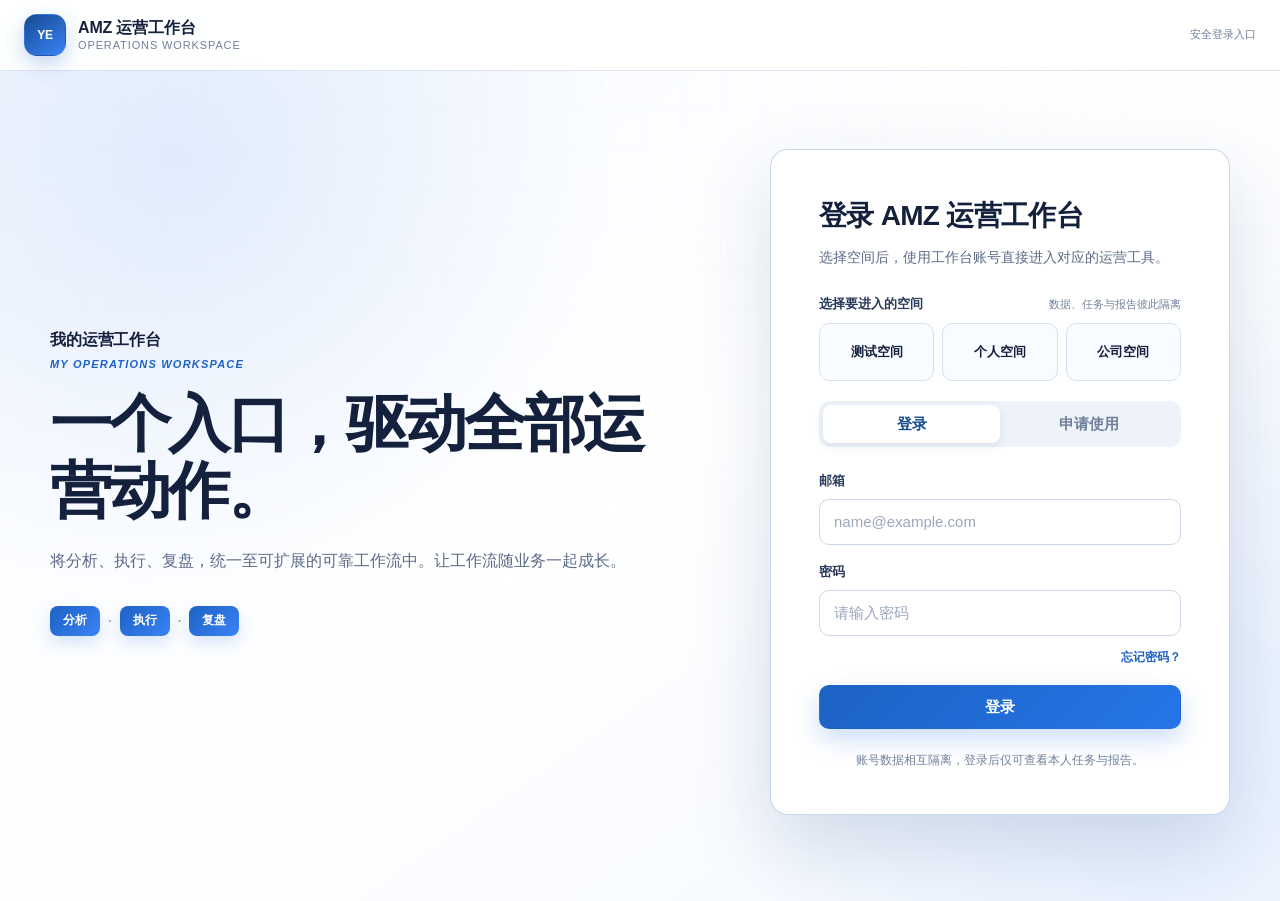
==== index.html @ 0300926c "Add access request approval flow" ====
<!doctype html>
<html lang="zh-CN">
<head>
  <meta charset="utf-8">
  <meta name="viewport" content="width=device-width, initial-scale=1">
  <meta name="description" content="AMZ 运营工作台登录、申请使用与运营工具入口">
  <meta name="theme-color" content="#1551a3">
  <title>登录｜AMZ 运营工作台</title>
  <link rel="stylesheet" href="./assets/css/app.css?v=20260828-1">
  <script defer src="./assets/vendor/supabase.js"></script>
  <script defer src="./assets/js/config.js?v=20260827-9"></script>
  <script defer src="./assets/js/core.js?v=20260827-3"></script>
  <script defer src="./assets/js/app.js?v=20260827-2"></script>
  <script defer src="./assets/js/api.js?v=20260827-3"></script>
  <script defer src="./assets/js/login.js?v=20260827-4"></script>
</head>
<body class="auth-page">
  <header class="workbench-topbar">
    <div class="workbench-topbar__inner">
      <a class="workbench-brand" href="./" aria-label="AMZ 运营工作台登录入口">
        <span class="logo-mark logo-mark--solid" aria-hidden="true"><span class="logo-mark__text">YE</span></span>
        <span class="workbench-brand__text"><strong>AMZ 运营工作台</strong><span>Operations Workspace</span></span>
      </a>
      <span class="workbench-topbar__meta">安全登录入口</span>
    </div>
  </header>
  <main class="auth-shell" aria-labelledby="auth-title">
    <section class="auth-brand" aria-label="工作台介绍">
      <div class="auth-brand__content">
        <p class="auth-brand__eyebrow">
          <strong>我的运营工作台</strong>
          <em>MY OPERATIONS WORKSPACE</em>
        </p>
        <h1>一个入口，驱动全部运营动作。</h1>
        <p class="auth-brand__lead">将分析、执行、复盘，统一至可扩展的可靠工作流中。让工作流随业务一起成长。</p>
        <div class="workspace-capabilities" aria-label="运营工作流能力">
          <span>分析</span><b aria-hidden="true">·</b><span>执行</span><b aria-hidden="true">·</b><span>复盘</span>
        </div>
      </div>
    </section>

    <section class="auth-panel">
      <div class="auth-panel__inner">
        <h2 id="auth-title">登录 AMZ 运营工作台</h2>
        <p class="auth-panel__intro" id="auth-intro">使用工作台账号进入已授权的运营模块。</p>
        <section class="auth-workspace-picker" id="workspace-picker" aria-labelledby="workspace-picker-title">
          <div class="auth-workspace-picker__heading">
            <strong id="workspace-picker-title">选择要进入的空间</strong>
            <span>数据、任务与报告彼此隔离</span>
          </div>
          <div class="auth-workspace-options" role="radiogroup" aria-label="选择业务空间">
            <button class="auth-workspace-option" type="button" role="radio" aria-checked="false" data-workspace-key="testing">
              <strong>测试空间</strong>
            </button>
            <button class="auth-workspace-option" type="button" role="radio" aria-checked="false" data-workspace-key="personal">
              <strong>个人空间</strong>
            </button>
            <button class="auth-workspace-option" type="button" role="radio" aria-checked="false" data-workspace-key="company">
              <strong>公司空间</strong>
            </button>
          </div>
        </section>
        <div class="auth-tabs" id="auth-tabs" role="tablist" aria-label="登录或申请使用">
          <button class="tab-button" type="button" role="tab" aria-selected="true" data-auth-tab="login">登录</button>
          <button class="tab-button" type="button" role="tab" aria-selected="false" tabindex="-1" data-auth-tab="apply">申请使用</button>
        </div>

        <div id="auth-message" class="message auth-status" hidden aria-live="polite"></div>

        <section class="auth-session-entry" id="authenticated-entry" hidden aria-live="polite">
          <p>当前已登录：<strong id="authenticated-email">—</strong></p>
          <button class="btn btn--primary btn--full" id="enter-selected-workspace" type="button">进入已选空间</button>
          <button class="auth-link-button" id="change-account" type="button">切换账号</button>
        </section>

        <form class="auth-form" id="login-form" novalidate>
          <label class="field">
            <span class="field-label">邮箱</span>
            <input class="field-control" type="email" name="email" autocomplete="email" placeholder="name@example.com" required>
          </label>
          <label class="field">
            <span class="field-label">密码</span>
            <input class="field-control" type="password" name="password" autocomplete="current-password" placeholder="请输入密码" required>
          </label>
          <div class="auth-form-options">
            <button class="auth-link-button" type="button" data-forgot-password>忘记密码？</button>
          </div>
          <button class="btn btn--primary btn--full" type="submit">登录</button>
        </form>

        <form class="auth-form" id="apply-form" hidden novalidate>
          <label class="field">
            <span class="field-label">申请邮箱</span>
            <input class="field-control" type="email" name="email" autocomplete="email" placeholder="name@example.com" required>
            <span class="field-hint">管理员批准后，邀请邮件会发送到该邮箱。</span>
          </label>
          <label class="honeypot-field" aria-hidden="true">
            <span>网站</span>
            <input type="text" name="website" tabindex="-1" autocomplete="off">
          </label>
          <button class="btn btn--primary btn--full" type="submit">提交使用申请</button>
        </form>

        <form class="auth-form" id="forgot-form" hidden novalidate>
          <label class="field">
            <span class="field-label">登录邮箱</span>
            <input class="field-control" type="email" name="email" autocomplete="email" placeholder="name@example.com" required>
            <span class="field-hint">我们会向该邮箱发送一次性密码重置链接。</span>
          </label>
          <button class="btn btn--primary btn--full" type="submit">发送重置邮件</button>
          <div class="auth-secondary-action">
            <button class="auth-link-button" type="button" data-return-login>返回登录</button>
          </div>
        </form>

        <form class="auth-form" id="recovery-form" hidden novalidate>
          <label class="field">
            <span class="field-label">设置新密码</span>
            <input class="field-control" type="password" name="password" autocomplete="new-password" minlength="8" placeholder="至少 8 位" required>
          </label>
          <label class="field">
            <span class="field-label">确认新密码</span>
            <input class="field-control" type="password" name="password_confirmation" autocomplete="new-password" minlength="8" placeholder="再次输入新密码" required>
          </label>
          <button class="btn btn--primary btn--full" type="submit">保存新密码</button>
        </form>
        <p class="auth-meta">账号数据相互隔离，登录后仅可查看本人任务与报告。</p>
      </div>
    </section>
  </main>
</body>
</html>
---- assets/css/app.css ----
:root {
  color-scheme: light;
  --blue-950: #102a56;
  --blue-900: #12366d;
  --blue-800: #174b92;
  --blue-700: #1d62c4;
  --blue-600: #2675e8;
  --blue-500: #3b82f6;
  --blue-100: #dcecff;
  --blue-50: #f3f8ff;
  --ink-950: #14213d;
  --ink-800: #293a5a;
  --ink-600: #5c6b86;
  --ink-500: #71809a;
  --line: #dce4ef;
  --line-strong: #cbd7e7;
  --surface: #ffffff;
  --surface-soft: #f7f9fc;
  --green: #16805c;
  --green-bg: #e9f8f2;
  --orange: #b65e05;
  --orange-bg: #fff2df;
  --red: #c23b3b;
  --red-bg: #ffeded;
  --gray-action: #677487;
  --gray-action-bg: #eef1f5;
  --shadow-lg: 0 30px 80px rgba(24, 64, 121, 0.16);
  --shadow-md: 0 14px 40px rgba(25, 60, 112, 0.09);
  --radius-xl: 24px;
  --radius-lg: 16px;
  --radius-md: 12px;
  --font-sans: Inter, "SF Pro Display", "PingFang SC", "Microsoft YaHei", "Noto Sans SC", sans-serif;
}

* {
  box-sizing: border-box;
}

html {
  min-width: 320px;
  background: var(--surface-soft);
}

body {
  min-height: 100vh;
  margin: 0;
  color: var(--ink-950);
  background: var(--surface-soft);
  font-family: var(--font-sans);
  font-size: 15px;
  line-height: 1.55;
  -webkit-font-smoothing: antialiased;
}

button,
input,
select {
  font: inherit;
}

button,
a,
input,
label {
  -webkit-tap-highlight-color: transparent;
}

a {
  color: var(--blue-700);
  text-decoration: none;
}

a:hover {
  color: var(--blue-800);
}

[hidden] {
  display: none !important;
}

.sr-only {
  position: absolute;
  width: 1px;
  height: 1px;
  padding: 0;
  margin: -1px;
  overflow: hidden;
  clip: rect(0, 0, 0, 0);
  white-space: nowrap;
  border: 0;
}

.logo-mark {
  display: inline-grid;
  width: 42px;
  height: 42px;
  flex: 0 0 auto;
  place-items: center;
  border: 1px solid rgba(255, 255, 255, 0.32);
  border-radius: 13px;
  color: #fff;
  background: rgba(255, 255, 255, 0.13);
  box-shadow: inset 0 1px 0 rgba(255, 255, 255, 0.2);
}

.logo-mark--solid {
  border-color: transparent;
  background: linear-gradient(145deg, var(--blue-800), var(--blue-500));
  box-shadow: 0 8px 20px rgba(29, 98, 196, 0.25);
}

.logo-mark svg,
.logo-mark__text {
  width: 23px;
  height: 23px;
}

.logo-mark__text {
  display: grid;
  place-items: center;
  font-size: 12px;
  font-weight: 800;
  letter-spacing: -0.02em;
  line-height: 1;
}

.btn {
  display: inline-flex;
  min-height: 44px;
  align-items: center;
  justify-content: center;
  gap: 8px;
  padding: 0 18px;
  border: 1px solid transparent;
  border-radius: 10px;
  font-weight: 650;
  line-height: 1;
  cursor: pointer;
  transition: transform 160ms ease, box-shadow 160ms ease, background-color 160ms ease, border-color 160ms ease;
}

.btn:hover:not(:disabled) {
  transform: translateY(-1px);
}

.btn:active:not(:disabled) {
  opacity: 1;
  transform: translateY(0);
}

.btn:focus-visible,
.field-control:focus-visible,
.tab-button:focus-visible,
.file-drop:focus-within {
  outline: 3px solid rgba(59, 130, 246, 0.22);
  outline-offset: 2px;
}

.btn:disabled {
  opacity: 0.58;
  cursor: not-allowed;
}

.btn--primary {
  color: #fff;
  background: linear-gradient(135deg, var(--blue-700), var(--blue-600));
  box-shadow: 0 10px 24px rgba(38, 117, 232, 0.24);
}

.btn--primary:hover:not(:disabled) {
  box-shadow: 0 13px 28px rgba(38, 117, 232, 0.3);
}

.btn--secondary {
  color: var(--ink-800);
  border-color: var(--line-strong);
  background: #fff;
}

.btn--secondary:hover:not(:disabled) {
  border-color: #abc4e6;
  background: var(--blue-50);
}

.btn--ghost {
  color: var(--ink-600);
  border-color: transparent;
  background: transparent;
}

.btn--ghost:hover:not(:disabled) {
  color: var(--blue-800);
  background: var(--blue-50);
}

.btn--full {
  width: 100%;
}

.btn--compact {
  min-height: 36px;
  padding: 0 12px;
  font-size: 12px;
}

.btn svg {
  width: 18px;
  height: 18px;
}

.field {
  display: grid;
  gap: 8px;
}

.field-label {
  color: var(--ink-800);
  font-size: 13px;
  font-weight: 700;
}

.field-control {
  width: 100%;
  height: 46px;
  padding: 0 14px;
  color: var(--ink-950);
  border: 1px solid var(--line-strong);
  border-radius: 10px;
  outline: none;
  background: #fff;
  transition: border-color 160ms ease, box-shadow 160ms ease;
}

.field-control:hover {
  border-color: #a9bbd4;
}

.field-control:focus {
  border-color: var(--blue-500);
  box-shadow: 0 0 0 4px rgba(59, 130, 246, 0.11);
}

.field-control::placeholder {
  color: #9ba8bb;
}

.field-hint {
  margin: 0;
  color: var(--ink-500);
  font-size: 12px;
}

.honeypot-field {
  position: absolute;
  left: -10000px;
  width: 1px;
  height: 1px;
  overflow: hidden;
}

.message {
  padding: 11px 13px;
  border: 1px solid transparent;
  border-radius: 10px;
  font-size: 13px;
}

.message--error {
  color: #a52f2f;
  border-color: #f4c7c7;
  background: #fff2f2;
}

.message--success {
  color: #096348;
  border-color: #bce6d7;
  background: #effaf6;
}

.message--info {
  color: #24528a;
  border-color: #c7dcf5;
  background: #f2f8ff;
}

/* Login */
.auth-page {
  min-height: 100vh;
  background:
    radial-gradient(circle at 14% 18%, rgba(61, 129, 234, 0.13), transparent 33%),
    radial-gradient(circle at 88% 78%, rgba(98, 161, 244, 0.11), transparent 31%),
    linear-gradient(145deg, #f7faff 0%, #fff 52%, #f2f7ff 100%);
}

.auth-page::before {
  position: fixed;
  inset: 70px 0 0;
  pointer-events: none;
  content: "";
  opacity: 0.24;
  background-image: linear-gradient(rgba(43, 101, 185, 0.055) 1px, transparent 1px), linear-gradient(90deg, rgba(43, 101, 185, 0.055) 1px, transparent 1px);
  background-size: 40px 40px;
  mask-image: linear-gradient(to bottom, #000, transparent 76%);
}

.workbench-topbar {
  position: relative;
  z-index: 10;
  border-bottom: 1px solid var(--line);
  background: rgba(255, 255, 255, 0.94);
  backdrop-filter: blur(16px);
}

.workbench-topbar__inner {
  display: flex;
  width: min(1280px, calc(100% - 48px));
  min-height: 70px;
  align-items: center;
  justify-content: space-between;
  gap: 18px;
  margin: 0 auto;
}

.workbench-brand {
  display: flex;
  align-items: center;
  gap: 12px;
  color: var(--ink-950);
}

.workbench-brand__text {
  display: grid;
  line-height: 1.2;
}

.workbench-brand__text strong {
  font-size: 16px;
  letter-spacing: -0.01em;
}

.workbench-brand__text span,
.workbench-topbar__meta {
  color: var(--ink-500);
  font-size: 11px;
}

.workbench-brand__text span {
  margin-top: 2px;
  letter-spacing: 0.08em;
  text-transform: uppercase;
}

.auth-shell {
  position: relative;
  z-index: 1;
  display: grid;
  width: min(1180px, calc(100% - 48px));
  min-height: calc(100vh - 70px);
  grid-template-columns: minmax(0, 1.15fr) minmax(390px, 0.85fr);
  align-items: center;
  gap: clamp(46px, 7vw, 92px);
  margin: 0 auto;
  padding: 48px 0 56px;
}

.auth-brand {
  position: relative;
  display: flex;
  min-height: auto;
  flex-direction: column;
  justify-content: center;
  padding: 24px 0;
  color: var(--ink-950);
  background: transparent;
}

.auth-brand::before,
.auth-brand::after {
  display: none;
}

.auth-brand__logo,
.app-brand {
  display: flex;
  align-items: center;
  gap: 13px;
}

.auth-brand__logo-text,
.app-brand__text {
  display: grid;
  line-height: 1.2;
}

.auth-brand__logo-text strong {
  font-size: 17px;
  letter-spacing: 0.02em;
}

.auth-brand__logo-text span {
  margin-top: 3px;
  color: var(--ink-500);
  font-size: 11px;
  letter-spacing: 0.12em;
  text-transform: uppercase;
}

.auth-brand__content {
  position: relative;
  z-index: 1;
  max-width: 660px;
  margin: 0;
}

.auth-brand__eyebrow {
  display: grid;
  justify-items: start;
  gap: 3px;
  margin: 0 0 18px;
}

.auth-brand__eyebrow::before {
  display: none;
}

.auth-brand__eyebrow strong {
  color: var(--ink-950);
  font-size: 16px;
  font-weight: 800;
  letter-spacing: -0.01em;
}

.auth-brand__eyebrow em {
  color: var(--blue-700);
  font-size: 11px;
  font-weight: 750;
  font-style: italic;
  letter-spacing: 0.11em;
}

.auth-brand h1 {
  max-width: 650px;
  margin: 0;
  font-size: clamp(42px, 5vw, 62px);
  font-weight: 700;
  line-height: 1.08;
  letter-spacing: -0.045em;
}

.auth-brand__lead {
  max-width: 590px;
  margin: 22px 0 0;
  color: var(--ink-600);
  font-size: 16px;
  line-height: 1.8;
}

.workspace-capabilities {
  display: flex;
  align-items: center;
  gap: 8px;
  margin-top: 30px;
}

.workspace-capabilities span {
  display: inline-flex;
  min-height: 30px;
  align-items: center;
  justify-content: center;
  padding: 0 13px;
  color: #fff;
  border-radius: 8px;
  background: linear-gradient(135deg, var(--blue-700), var(--blue-500));
  box-shadow: 0 7px 17px rgba(38, 117, 232, 0.19);
  font-size: 12px;
  font-weight: 750;
}

.workspace-capabilities b {
  color: #92a4bc;
  font-size: 13px;
  font-weight: 800;
}

.auth-panel {
  display: flex;
  width: 100%;
  max-width: 460px;
  align-items: center;
  justify-self: end;
  padding: 44px 48px;
  border: 1px solid rgba(195, 211, 234, 0.88);
  border-radius: 18px;
  background: #fff;
  box-shadow: var(--shadow-lg);
}

.auth-panel__inner {
  width: 100%;
}

.auth-panel h2 {
  margin: 0;
  color: var(--ink-950);
  font-size: 28px;
  letter-spacing: -0.025em;
}

.auth-panel__intro {
  margin: 9px 0 25px;
  color: var(--ink-600);
  font-size: 14px;
}

.auth-workspace-picker {
  margin: 0 0 20px;
}

.auth-workspace-picker__heading {
  display: flex;
  align-items: baseline;
  justify-content: space-between;
  gap: 12px;
  margin-bottom: 9px;
}

.auth-workspace-picker__heading strong {
  color: var(--ink-800);
  font-size: 13px;
}

.auth-workspace-picker__heading span {
  color: var(--ink-500);
  font-size: 11px;
}

.auth-workspace-options {
  display: grid;
  grid-template-columns: repeat(3, 1fr);
  gap: 8px;
}

.auth-workspace-option {
  display: grid;
  min-height: 58px;
  min-width: 0;
  place-items: center;
  padding: 11px 8px;
  border: 1px solid #d6e1f0;
  border-radius: 10px;
  color: var(--ink-700);
  background: #f8fbff;
  text-align: center;
  cursor: pointer;
  transition: border-color .16s ease, background .16s ease, box-shadow .16s ease, transform .16s ease;
}

.auth-workspace-option strong,
.auth-workspace-option span {
  display: block;
  overflow: hidden;
  text-overflow: ellipsis;
  white-space: nowrap;
}

.auth-workspace-option strong {
  color: inherit;
  font-size: 13px;
}

.auth-workspace-option span {
  margin-top: 4px;
  color: var(--ink-500);
  font-size: 10px;
}

.auth-workspace-option:hover {
  border-color: #9bbbea;
  background: #f2f7ff;
  transform: translateY(-1px);
}

.auth-workspace-option.is-selected {
  border-color: var(--blue-600);
  color: var(--blue-800);
  background: #eaf2ff;
  box-shadow: 0 0 0 3px rgba(37, 99, 235, .1);
}

.auth-workspace-option.is-selected span {
  color: var(--blue-700);
}

.auth-workspace-option:focus-visible {
  outline: 3px solid rgba(37, 99, 235, .2);
  outline-offset: 2px;
}

.auth-tabs {
  display: grid;
  grid-template-columns: 1fr 1fr;
  padding: 4px;
  margin-bottom: 24px;
  border: 0;
  border-radius: 11px;
  background: #eef3fa;
}

.tab-button {
  height: 38px;
  border: 0;
  border-radius: 8px;
  color: var(--ink-500);
  background: transparent;
  font-weight: 700;
  cursor: pointer;
}

.tab-button[aria-selected="true"] {
  color: var(--blue-800);
  background: #fff;
  box-shadow: 0 3px 10px rgba(35, 65, 109, 0.1);
}

.auth-form {
  display: grid;
  gap: 17px;
}

.auth-form-options {
  display: flex;
  min-height: 22px;
  align-items: center;
  justify-content: flex-end;
  margin-top: -7px;
}

.auth-link-button {
  padding: 0;
  color: var(--blue-700);
  border: 0;
  background: transparent;
  font-size: 12px;
  font-weight: 700;
  cursor: pointer;
}

.auth-link-button:focus-visible {
  outline: 3px solid rgba(59, 130, 246, 0.2);
  outline-offset: 3px;
  border-radius: 4px;
}

.auth-secondary-action {
  display: flex;
  justify-content: center;
  margin-top: -3px;
}

.auth-meta {
  margin: 22px 0 0;
  color: var(--ink-500);
  font-size: 12px;
  text-align: center;
}

.auth-status {
  min-height: 44px;
}

.auth-session-entry {
  display: grid;
  gap: 14px;
}

.auth-session-entry p {
  margin: 0;
  color: var(--ink-600);
  font-size: 13px;
}

.auth-session-entry p strong {
  color: var(--ink-800);
}

.auth-session-entry .auth-link-button {
  justify-self: center;
}

/* Shared app shell */
.topbar {
  position: sticky;
  z-index: 20;
  top: 0;
  border-bottom: 1px solid var(--line);
  background: rgba(255, 255, 255, 0.94);
  backdrop-filter: blur(16px);
}

.topbar__inner {
  display: flex;
  width: min(1280px, calc(100% - 48px));
  min-height: 70px;
  align-items: center;
  justify-content: space-between;
  gap: 18px;
  margin: 0 auto;
}

.app-brand__text strong {
  font-size: 15px;
}

.app-brand__text span {
  margin-top: 2px;
  color: var(--ink-500);
  font-size: 11px;
}

.topbar__actions {
  display: flex;
  align-items: center;
  gap: 10px;
}

.user-pill {
  max-width: 260px;
  padding: 7px 11px;
  overflow: hidden;
  color: var(--ink-600);
  border: 1px solid var(--line);
  border-radius: 999px;
  background: var(--surface-soft);
  font-size: 12px;
  text-overflow: ellipsis;
  white-space: nowrap;
}

.page-main {
  width: min(1280px, calc(100% - 48px));
  margin: 0 auto;
  padding: 38px 0 56px;
}

.page-heading {
  display: flex;
  align-items: end;
  justify-content: space-between;
  gap: 18px;
  margin-bottom: 24px;
}

.page-heading h1 {
  margin: 0;
  font-size: 28px;
  line-height: 1.25;
  letter-spacing: -0.025em;
}

.page-heading p {
  margin: 7px 0 0;
  color: var(--ink-600);
  font-size: 14px;
}

.eyebrow {
  margin: 0 0 7px;
  color: var(--blue-700);
  font-size: 11px;
  font-weight: 800;
  letter-spacing: 0.12em;
  text-transform: uppercase;
}

.card {
  border: 1px solid var(--line);
  border-radius: var(--radius-lg);
  background: #fff;
  box-shadow: var(--shadow-md);
}

.card__header {
  display: flex;
  align-items: center;
  justify-content: space-between;
  gap: 16px;
  padding: 20px 22px;
  border-bottom: 1px solid var(--line);
}

.card__title {
  margin: 0;
  font-size: 16px;
}

.card__subtitle {
  margin: 3px 0 0;
  color: var(--ink-500);
  font-size: 12px;
}

.submit-card {
  margin-bottom: 24px;
  overflow: hidden;
}

.submit-card__accent {
  height: 4px;
  background: linear-gradient(90deg, var(--blue-700), #5a9cf3 62%, #b8d8ff);
}

.submit-card .card__header {
  color: var(--ink-950);
  border-bottom-color: var(--line);
  background: #fff;
}

.submit-card .card__subtitle {
  color: var(--ink-500);
}

.submit-form {
  display: grid;
  grid-template-columns: minmax(200px, 0.72fr) minmax(440px, 1.55fr) auto;
  align-items: start;
  gap: 20px;
  padding: 24px;
}

.report-field {
  min-width: 0;
}

.report-period {
  display: grid;
  grid-template-columns: repeat(2, minmax(0, 1fr));
  gap: 12px;
}

.date-field {
  display: grid;
  gap: 6px;
}

.date-field > span {
  color: var(--ink-600);
  font-size: 11px;
  font-weight: 700;
}

.field-control--date {
  min-width: 0;
  color-scheme: light;
}

.file-drop {
  position: relative;
  display: flex;
  min-height: 82px;
  align-items: center;
  gap: 14px;
  padding: 14px 16px;
  border: 1px dashed #b6c9e3;
  border-radius: 12px;
  background: var(--blue-50);
  cursor: pointer;
}

.file-drop:hover {
  border-color: var(--blue-500);
  background: #edf6ff;
}

.file-drop__icon {
  display: grid;
  width: 42px;
  height: 42px;
  flex: 0 0 auto;
  place-items: center;
  border: 0;
  border-radius: 11px;
  color: var(--blue-700);
  background: #fff;
  box-shadow: 0 5px 16px rgba(29, 98, 196, 0.1);
}

.file-drop__icon svg {
  width: 20px;
  height: 20px;
}

.file-drop__text {
  min-width: 0;
}

.file-drop__text strong,
.file-drop__text span {
  display: block;
  overflow: hidden;
  text-overflow: ellipsis;
  white-space: nowrap;
}

.file-drop__text strong {
  color: var(--ink-800);
  font-size: 13px;
}

.file-drop__text span {
  margin-top: 3px;
  color: var(--ink-500);
  font-size: 11px;
}

.file-drop input {
  position: absolute;
  width: 1px;
  height: 1px;
  opacity: 0;
}

.submit-action {
  display: grid;
  gap: 8px;
  padding-top: 29px;
}

.submit-action .btn {
  min-height: 46px;
  min-width: 160px;
  padding-inline: 18px;
  white-space: nowrap;
}

.submit-feedback {
  padding: 0 24px 24px;
}

.table-card {
  overflow: hidden;
}

.table-actions {
  display: flex;
  align-items: center;
  gap: 10px;
}

.refresh-note {
  color: var(--ink-500);
  font-size: 11px;
}

.table-scroll {
  overflow-x: auto;
  overscroll-behavior-x: contain;
}

.data-table {
  width: 100%;
  min-width: 1140px;
  border-collapse: collapse;
  table-layout: fixed;
}

.data-table th,
.data-table td {
  padding: 14px 16px;
  border-bottom: 1px solid #e9eef5;
  vertical-align: middle;
  text-align: left;
}

.data-table th {
  color: var(--ink-500);
  background: #fafbfd;
  font-size: 11px;
  font-weight: 800;
  letter-spacing: 0.04em;
  text-transform: uppercase;
}

.data-table td {
  color: var(--ink-800);
  font-size: 13px;
}

.data-table tbody tr:hover {
  background: #fbfdff;
}

.data-table tbody tr:last-child td {
  border-bottom: 0;
}

.task-id {
  display: block;
  overflow: hidden;
  color: var(--ink-500);
  font-family: ui-monospace, "SFMono-Regular", Consolas, monospace;
  font-size: 11px;
  text-overflow: ellipsis;
  white-space: nowrap;
}

.asin-value {
  color: var(--ink-950);
  font-family: ui-monospace, "SFMono-Regular", Consolas, monospace;
  font-weight: 750;
  letter-spacing: 0.02em;
}

.report-date-value {
  color: var(--ink-800);
  font-variant-numeric: tabular-nums;
  white-space: nowrap;
}

.status-badge,
.strategy-badge {
  display: inline-flex;
  align-items: center;
  gap: 6px;
  min-height: 27px;
  padding: 4px 9px;
  border-radius: 999px;
  font-size: 12px;
  font-weight: 750;
  white-space: nowrap;
}

.status-badge::before {
  width: 6px;
  height: 6px;
  content: "";
  border-radius: 50%;
  background: currentColor;
}

.status--pending {
  color: #7d5a0b;
  background: #fff7dc;
}

.status--working {
  color: var(--blue-700);
  background: #eaf3ff;
}

.status--completed {
  color: var(--green);
  background: var(--green-bg);
}

.status--failed {
  color: var(--red);
  background: var(--red-bg);
}

.status--rejected {
  color: var(--gray-action);
  background: var(--gray-action-bg);
}

.approval-card {
  margin-top: 18px;
}

.approval-table {
  min-width: 1020px;
}

.approval-email {
  overflow-wrap: anywhere;
  color: var(--ink-950);
  font-weight: 700;
}

.approval-actions {
  display: flex;
  flex-wrap: wrap;
  gap: 8px;
}

.failure-text {
  display: -webkit-box;
  overflow: hidden;
  color: var(--red);
  font-size: 12px;
  -webkit-box-orient: vertical;
  -webkit-line-clamp: 2;
}

.table-empty,
.table-loading {
  padding: 54px 22px;
  color: var(--ink-500);
  text-align: center;
}

.empty-icon {
  display: grid;
  width: 46px;
  height: 46px;
  margin: 0 auto 12px;
  place-items: center;
  border-radius: 50%;
  color: var(--blue-700);
  background: var(--blue-50);
}

.empty-icon svg {
  width: 22px;
  height: 22px;
}

.mini-link {
  display: inline-flex;
  min-height: 32px;
  align-items: center;
  justify-content: center;
  padding: 0 11px;
  border: 1px solid #bed2ec;
  border-radius: 8px;
  color: var(--blue-700);
  background: #fff;
  font-size: 12px;
  font-weight: 700;
}

.mini-link:hover {
  color: var(--blue-800);
  background: var(--blue-50);
}

/* Report */
.report-heading {
  align-items: center;
}

.report-meta {
  display: flex;
  flex-wrap: wrap;
  gap: 9px;
  margin-top: 13px;
}

.meta-chip {
  display: inline-flex;
  align-items: center;
  gap: 6px;
  padding: 6px 9px;
  color: var(--ink-600);
  border: 1px solid var(--line);
  border-radius: 8px;
  background: #fff;
  font-size: 11px;
}

.report-card {
  position: relative;
  min-height: 520px;
  overflow: hidden;
}

.report-card__toolbar {
  display: flex;
  min-height: 48px;
  align-items: center;
  justify-content: space-between;
  gap: 12px;
  padding: 0 18px;
  border-bottom: 1px solid var(--line);
  background: #fbfcfe;
}

.report-card__toolbar span {
  color: var(--ink-500);
  font-size: 11px;
}

.strategy-legend {
  display: flex;
  flex-wrap: wrap;
  gap: 6px;
}

.strategy-badge {
  min-height: 24px;
  padding: 3px 8px;
  font-size: 10px;
}

.strategy-badge.strategy--action {
  color: #155bbb;
  background: #e7f1ff;
}

.strategy-badge.strategy--maintain {
  color: #08734f;
  background: #e7f8f0;
}

.strategy-badge.strategy--cautious {
  color: var(--red);
  background: var(--red-bg);
}

.strategy-badge.strategy--optimize {
  color: var(--orange);
  background: var(--orange-bg);
}

.strategy-badge.strategy--stop {
  color: var(--gray-action);
  background: var(--gray-action-bg);
}

.report-frame {
  display: block;
  width: 100%;
  height: min(74vh, 980px);
  min-height: 520px;
  border: 0;
  background: #fff;
}

.report-state {
  display: grid;
  min-height: 520px;
  place-items: center;
  padding: 40px;
  text-align: center;
}

.report-state__inner {
  max-width: 470px;
}

.report-state__icon {
  display: grid;
  width: 58px;
  height: 58px;
  margin: 0 auto 16px;
  place-items: center;
  border-radius: 16px;
  color: var(--blue-700);
  background: var(--blue-50);
}

.report-state__icon svg {
  width: 28px;
  height: 28px;
}

.report-state h2 {
  margin: 0;
  font-size: 19px;
}

.report-state p {
  margin: 8px 0 18px;
  color: var(--ink-600);
  font-size: 13px;
}

.spinner {
  width: 27px;
  height: 27px;
  margin: 0 auto 16px;
  border: 3px solid #d8e7fa;
  border-top-color: var(--blue-600);
  border-radius: 50%;
  animation: spin 800ms linear infinite;
}

@keyframes spin {
  to { transform: rotate(360deg); }
}

.page-footer {
  padding: 18px 0 30px;
  color: var(--ink-500);
  font-size: 11px;
  text-align: center;
}

.workspace-page {
  padding-bottom: 18px;
}

.workspace-grid {
  display: grid;
  grid-template-columns: repeat(auto-fit, minmax(280px, 1fr));
  gap: 16px;
  min-height: 116px;
  margin-bottom: 20px;
}

.workspace-card,
.workspace-empty {
  display: flex;
  min-height: 208px;
  flex-direction: column;
  align-items: flex-start;
  padding: 24px;
  border: 1px solid var(--blue-100);
  border-radius: 16px;
  background: #fff;
  box-shadow: var(--shadow-card);
}

.workspace-card h2,
.workspace-empty strong {
  margin: 0;
  color: var(--ink-900);
  font-size: 20px;
}

.workspace-card p,
.workspace-empty span {
  margin: 10px 0 16px;
  color: var(--ink-600);
  font-size: 13px;
  line-height: 1.7;
}

.workspace-card__capabilities {
  margin-top: auto;
  margin-bottom: 16px;
  color: var(--blue-700);
  font-size: 12px;
  font-weight: 700;
}

.workspace-empty {
  justify-content: center;
  grid-column: 1 / -1;
  min-height: 116px;
  border-style: dashed;
  box-shadow: none;
}

.workspace-create {
  max-width: 680px;
}

.workspace-create__form {
  display: grid;
  grid-template-columns: minmax(0, 1fr) auto;
  gap: 14px;
  align-items: end;
  padding: 0 24px 24px;
}

.workspace-create__message {
  padding: 0 24px 24px;
}

@media (max-width: 920px) {
  .workbench-topbar__inner {
    width: min(100% - 40px, 1280px);
  }

  .auth-shell {
    grid-template-columns: 1fr;
    gap: 32px;
    padding: 42px 0 54px;
  }

  .auth-brand {
    min-height: auto;
    padding: 0;
  }

  .auth-brand__content {
    max-width: 720px;
    margin: 0;
  }

  .auth-brand h1 {
    max-width: 680px;
    font-size: 46px;
  }

  .auth-panel {
    max-width: 620px;
    justify-self: start;
    padding: 44px 36px 48px;
  }

  .submit-form {
    grid-template-columns: 1fr 1.25fr;
  }

  .submit-action {
    grid-column: 1 / -1;
    padding-top: 0;
  }
}

@media (max-width: 680px) {
  .auth-page {
    display: block;
    background:
      radial-gradient(circle at 18% 12%, rgba(61, 129, 234, 0.12), transparent 31%),
      linear-gradient(160deg, #f7faff, #fff 58%, #f3f8ff);
  }

  .workbench-topbar__inner {
    width: min(100% - 28px, 1280px);
    min-height: 64px;
  }

  .workbench-brand__text span {
    display: none;
  }

  .workbench-topbar__meta {
    font-size: 10px;
  }

  .auth-shell {
    width: min(100% - 36px, 1180px);
    min-height: auto;
    gap: 26px;
    padding: 34px 0 44px;
  }

  .auth-brand {
    padding: 0;
  }

  .auth-brand__content {
    margin: 0;
  }

  .auth-brand h1 {
    font-size: 38px;
  }

  .auth-brand__lead {
    margin-top: 15px;
    font-size: 14px;
  }

  .workspace-capabilities {
    gap: 7px;
    margin-top: 24px;
  }

  .workspace-capabilities span {
    min-height: 28px;
    padding: 0 11px;
  }

  .auth-panel {
    max-width: none;
    padding: 34px 24px 38px;
    border-radius: 16px;
  }

  .topbar__inner,
  .page-main {
    width: min(100% - 28px, 1280px);
  }

  .topbar__inner {
    min-height: 64px;
  }

  .app-brand__text span,
  .user-pill {
    display: none;
  }

  .topbar__actions {
    gap: 2px;
  }

  .page-main {
    padding-top: 26px;
  }

  .page-heading,
  .report-heading {
    align-items: flex-start;
    flex-direction: column;
  }

  .page-heading h1 {
    font-size: 24px;
  }

  .submit-form {
    grid-template-columns: 1fr;
    padding: 20px;
  }

  .submit-action {
    grid-column: auto;
  }

  .report-period {
    grid-template-columns: 1fr;
  }

  .submit-feedback {
    padding: 0 20px 20px;
  }

  .card__header {
    align-items: flex-start;
    padding: 18px;
  }

  .refresh-note {
    display: none;
  }

  .report-card__toolbar {
    align-items: flex-start;
    flex-direction: column;
    padding-block: 12px;
  }

  .strategy-legend {
    overflow-x: auto;
    max-width: 100%;
    flex-wrap: nowrap;
    padding-bottom: 2px;
  }

  .workspace-create__form {
    grid-template-columns: 1fr;
    padding: 0 20px 20px;
  }

  .workspace-create__message {
    padding: 0 20px 20px;
  }
}

@media (prefers-reduced-motion: reduce) {
  *,
  *::before,
  *::after {
    scroll-behavior: auto !important;
    animation-duration: 0.01ms !important;
    animation-iteration-count: 1 !important;
    transition-duration: 0.01ms !important;
  }
}
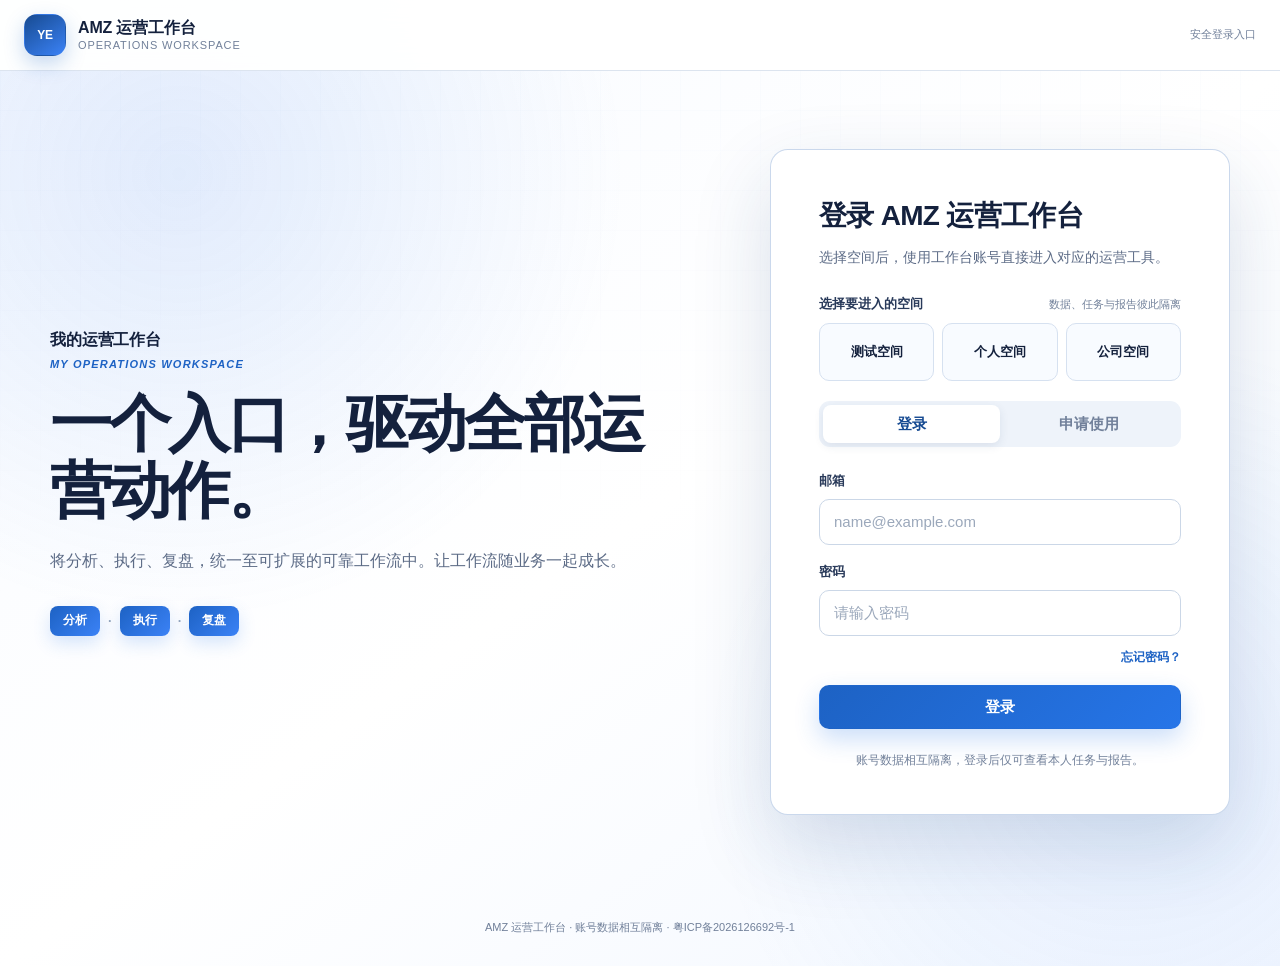
==== commit 1d1fc5b8: "feat: publish VOC workflow updates" ====
--- a/index.html
+++ b/index.html
@@ -12,7 +12,7 @@
   <script defer src="./assets/js/core.js?v=20260827-3"></script>
   <script defer src="./assets/js/app.js?v=20260827-2"></script>
   <script defer src="./assets/js/api.js?v=20260827-3"></script>
-  <script defer src="./assets/js/login.js?v=20260827-4"></script>
+  <script defer src="./assets/js/login.js?v=20260828-5"></script>
 </head>
 <body class="auth-page">
   <header class="workbench-topbar">
@@ -128,5 +128,6 @@
       </div>
     </section>
   </main>
+  <footer class="page-footer"><span>AMZ 运营工作台 · 账号数据相互隔离</span><span aria-hidden="true"> · </span><a class="page-footer__filing" href="https://beian.miit.gov.cn/" target="_blank" rel="noopener noreferrer">粤ICP备2026126692号-1</a></footer>
 </body>
 </html>
--- a/assets/css/app.css
+++ b/assets/css/app.css
@@ -827,6 +827,119 @@
   padding: 24px;
 }
 
+.product-inputs {
+  display: grid;
+  min-width: 0;
+  gap: 16px;
+}
+
+.field-label-row {
+  display: flex;
+  align-items: baseline;
+  justify-content: space-between;
+  gap: 10px;
+}
+
+.competitor-count {
+  flex: 0 0 auto;
+  color: var(--ink-500);
+  font-size: 11px;
+  font-weight: 700;
+}
+
+.competitor-count.is-invalid {
+  color: var(--red-600, #c83232);
+}
+
+.asin-builder {
+  display: grid;
+  gap: 9px;
+  min-width: 0;
+}
+
+.asin-rows {
+  display: grid;
+  gap: 8px;
+}
+
+.asin-row {
+  display: grid;
+  grid-template-columns: 62px minmax(0, 1fr) 70px;
+  gap: 8px;
+  align-items: center;
+}
+
+.asin-role {
+  display: inline-flex;
+  align-items: center;
+  justify-content: center;
+  min-height: 38px;
+  border-radius: 7px;
+  background: #fff3df;
+  color: #9a5b08;
+  font-size: 12px;
+  font-weight: 800;
+}
+
+.asin-role--own {
+  background: #e7f7f1;
+  color: #087761;
+}
+
+.asin-row--own .asin-row__input {
+  border-color: #abdccc;
+  background: #fbfffd;
+}
+
+.asin-row__fixed {
+  color: var(--ink-500);
+  font-size: 11px;
+  text-align: center;
+}
+
+.asin-remove {
+  min-height: 38px;
+  border: 1px solid #d4dce6;
+  border-radius: 7px;
+  background: #fff;
+  color: #6e7c8f;
+  cursor: pointer;
+  font-size: 12px;
+}
+
+.asin-remove:hover {
+  border-color: #d1a7a7;
+  color: #a13d3d;
+}
+
+.asin-add {
+  justify-self: start;
+  min-height: 34px;
+  padding: 6px 10px;
+  border: 1px dashed #9cb9dd;
+  border-radius: 7px;
+  background: #f5f9ff;
+  color: #245b9d;
+  cursor: pointer;
+  font-weight: 750;
+}
+
+.asin-add:hover {
+  border-style: solid;
+  background: #edf5ff;
+}
+
+.asin-add:disabled {
+  cursor: not-allowed;
+  opacity: .5;
+}
+
+.field-control--textarea {
+  min-height: 78px;
+  resize: vertical;
+  line-height: 1.45;
+}
+
 .report-field {
   min-width: 0;
 }
@@ -1134,28 +1247,33 @@
 }
 
 /* Report */
-.report-heading {
-  align-items: center;
-}
-
-.report-meta {
-  display: flex;
-  flex-wrap: wrap;
-  gap: 9px;
-  margin-top: 13px;
-}
-
-.meta-chip {
-  display: inline-flex;
-  align-items: center;
-  gap: 6px;
-  padding: 6px 9px;
-  color: var(--ink-600);
-  border: 1px solid var(--line);
-  border-radius: 8px;
-  background: #fff;
-  font-size: 11px;
-}
+.report-page-main {
+  width: min(1920px, calc(100% - 32px));
+  padding: 16px 0 24px;
+}
+
+.ad-data-update-card {
+  display: grid;
+  grid-template-columns: minmax(0, 1fr) minmax(320px, .9fr);
+  gap: 24px;
+  margin: 0 0 18px;
+  padding: 24px;
+  border: 1px solid #d8e4f0;
+  border-radius: var(--radius-lg);
+  background: linear-gradient(135deg, #f5faff, #fff);
+  box-shadow: var(--shadow-sm);
+}
+
+.ad-data-update-card h1 { margin: 4px 0 9px; font-size: 22px; }
+.ad-data-update-card p { margin: 0; color: var(--muted); line-height: 1.6; }
+.ad-data-update-form { display: grid; gap: 8px; align-content: start; }
+.ad-data-update-form label { font-weight: 750; color: var(--ink); }
+.ad-data-update-form input { width: 100%; padding: 9px; border: 1px solid #b8c9dc; border-radius: 7px; background: #fff; }
+.ad-data-update-form .btn { justify-self: start; }
+.ad-data-update-form .form-help { font-size: 12px; }
+.ad-data-template { grid-column: 1 / -1; padding: 12px; border: 1px solid #e1e8f0; border-radius: 8px; background: #fbfdff; }
+.ad-data-template summary { cursor: pointer; font-weight: 700; color: #2468a9; }
+.ad-data-template pre { margin: 10px 0 0; overflow: auto; padding: 12px; border-radius: 6px; background: #17283b; color: #dcecff; font-size: 11px; line-height: 1.45; }
 
 .report-card {
   position: relative;
@@ -1163,63 +1281,11 @@
   overflow: hidden;
 }
 
-.report-card__toolbar {
-  display: flex;
-  min-height: 48px;
-  align-items: center;
-  justify-content: space-between;
-  gap: 12px;
-  padding: 0 18px;
-  border-bottom: 1px solid var(--line);
-  background: #fbfcfe;
-}
-
-.report-card__toolbar span {
-  color: var(--ink-500);
-  font-size: 11px;
-}
-
-.strategy-legend {
-  display: flex;
-  flex-wrap: wrap;
-  gap: 6px;
-}
-
-.strategy-badge {
-  min-height: 24px;
-  padding: 3px 8px;
-  font-size: 10px;
-}
-
-.strategy-badge.strategy--action {
-  color: #155bbb;
-  background: #e7f1ff;
-}
-
-.strategy-badge.strategy--maintain {
-  color: #08734f;
-  background: #e7f8f0;
-}
-
-.strategy-badge.strategy--cautious {
-  color: var(--red);
-  background: var(--red-bg);
-}
-
-.strategy-badge.strategy--optimize {
-  color: var(--orange);
-  background: var(--orange-bg);
-}
-
-.strategy-badge.strategy--stop {
-  color: var(--gray-action);
-  background: var(--gray-action-bg);
-}
-
 .report-frame {
   display: block;
   width: 100%;
-  height: min(74vh, 980px);
+  height: calc(100vh - 110px);
+  height: calc(100svh - 110px);
   min-height: 520px;
   border: 0;
   background: #fff;
@@ -1230,6 +1296,10 @@
   min-height: 520px;
   place-items: center;
   padding: 40px;
+  border: 1px solid var(--line);
+  border-radius: var(--radius-lg);
+  background: #fff;
+  box-shadow: var(--shadow-md);
   text-align: center;
 }
 
@@ -1285,6 +1355,17 @@
   text-align: center;
 }
 
+.page-footer__filing {
+  color: inherit;
+  text-decoration: none;
+}
+
+.page-footer__filing:hover,
+.page-footer__filing:focus-visible {
+  color: var(--blue-700);
+  text-decoration: underline;
+}
+
 .workspace-page {
   padding-bottom: 18px;
 }
@@ -1482,8 +1563,7 @@
     padding-top: 26px;
   }
 
-  .page-heading,
-  .report-heading {
+  .page-heading {
     align-items: flex-start;
     flex-direction: column;
   }
@@ -1505,6 +1585,18 @@
     grid-template-columns: 1fr;
   }
 
+  .asin-row {
+    grid-template-columns: 56px minmax(0, 1fr);
+  }
+
+  .asin-row__fixed,
+  .asin-remove {
+    grid-column: 2;
+    justify-self: end;
+    width: 70px;
+    margin-top: -3px;
+  }
+
   .submit-feedback {
     padding: 0 20px 20px;
   }
@@ -1518,17 +1610,21 @@
     display: none;
   }
 
-  .report-card__toolbar {
-    align-items: flex-start;
-    flex-direction: column;
-    padding-block: 12px;
-  }
-
-  .strategy-legend {
-    overflow-x: auto;
-    max-width: 100%;
-    flex-wrap: nowrap;
-    padding-bottom: 2px;
+  .report-page-main {
+    width: calc(100% - 16px);
+    padding: 8px 0 16px;
+  }
+
+  .ad-data-update-card {
+    grid-template-columns: 1fr;
+    padding: 16px;
+  }
+
+  .ad-data-update-card h1 { font-size: 19px; }
+
+  .report-frame {
+    height: calc(100vh - 80px);
+    height: calc(100svh - 80px);
   }
 
   .workspace-create__form {
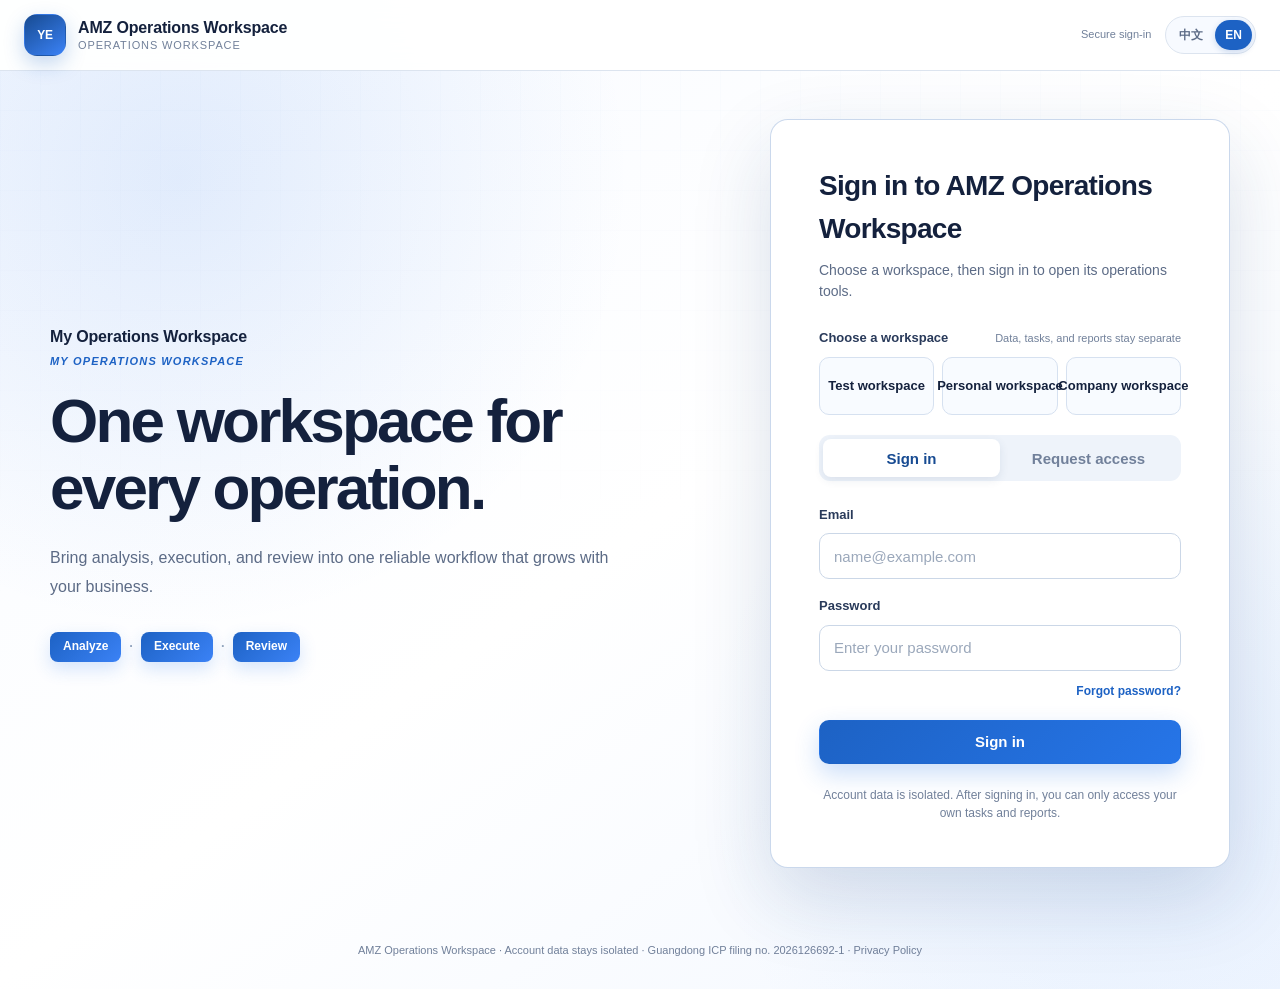
==== commit ec91c56f: "Publish bilingual login and privacy policy" ====
--- a/index.html
+++ b/index.html
@@ -6,13 +6,14 @@
   <meta name="description" content="AMZ 运营工作台登录、申请使用与运营工具入口">
   <meta name="theme-color" content="#1551a3">
   <title>登录｜AMZ 运营工作台</title>
-  <link rel="stylesheet" href="./assets/css/app.css?v=20260828-1">
+  <link rel="stylesheet" href="./assets/css/app.css?v=20261111-1">
   <script defer src="./assets/vendor/supabase.js"></script>
   <script defer src="./assets/js/config.js?v=20260827-9"></script>
   <script defer src="./assets/js/core.js?v=20260827-3"></script>
   <script defer src="./assets/js/app.js?v=20260827-2"></script>
   <script defer src="./assets/js/api.js?v=20260827-3"></script>
-  <script defer src="./assets/js/login.js?v=20260828-5"></script>
+  <script defer src="./assets/js/i18n.js?v=20261111-1"></script>
+  <script defer src="./assets/js/login.js?v=20261111-1"></script>
 </head>
 <body class="auth-page">
   <header class="workbench-topbar">
@@ -21,7 +22,13 @@
         <span class="logo-mark logo-mark--solid" aria-hidden="true"><span class="logo-mark__text">YE</span></span>
         <span class="workbench-brand__text"><strong>AMZ 运营工作台</strong><span>Operations Workspace</span></span>
       </a>
-      <span class="workbench-topbar__meta">安全登录入口</span>
+      <div class="workbench-topbar__actions">
+        <span class="workbench-topbar__meta">安全登录入口</span>
+        <div class="language-toggle" id="language-toggle" role="group" aria-label="界面语言" hidden>
+          <button class="language-toggle__button" type="button" data-language="zh-CN" aria-pressed="false" title="切换到简体中文">中文</button>
+          <button class="language-toggle__button" type="button" data-language="en" aria-pressed="false" title="Switch to English">EN</button>
+        </div>
+      </div>
     </div>
   </header>
   <main class="auth-shell" aria-labelledby="auth-title">
@@ -128,6 +135,6 @@
       </div>
     </section>
   </main>
-  <footer class="page-footer"><span>AMZ 运营工作台 · 账号数据相互隔离</span><span aria-hidden="true"> · </span><a class="page-footer__filing" href="https://beian.miit.gov.cn/" target="_blank" rel="noopener noreferrer">粤ICP备2026126692号-1</a></footer>
+  <footer class="page-footer"><span>AMZ 运营工作台 · 账号数据相互隔离</span><span aria-hidden="true"> · </span><a class="page-footer__filing" href="https://beian.miit.gov.cn/" target="_blank" rel="noopener noreferrer">粤ICP备2026126692号-1</a><span aria-hidden="true"> · </span><a class="page-footer__privacy" href="./privacy-policy/">隐私政策</a></footer>
 </body>
 </html>
--- a/assets/css/app.css
+++ b/assets/css/app.css
@@ -321,6 +321,50 @@
   margin: 0 auto;
 }
 
+.workbench-topbar__actions {
+  display: flex;
+  align-items: center;
+  gap: 14px;
+}
+
+.language-toggle {
+  display: inline-flex;
+  align-items: center;
+  gap: 2px;
+  padding: 3px;
+  border: 1px solid var(--line);
+  border-radius: 999px;
+  background: #f7faff;
+}
+
+.language-toggle__button {
+  min-height: 30px;
+  padding: 0 10px;
+  border: 0;
+  border-radius: 999px;
+  background: transparent;
+  color: var(--ink-600);
+  font: inherit;
+  font-size: 12px;
+  font-weight: 750;
+  cursor: pointer;
+}
+
+.language-toggle__button:hover {
+  color: var(--blue-800);
+}
+
+.language-toggle__button.is-active {
+  background: var(--blue-700);
+  color: #fff;
+  box-shadow: 0 2px 6px rgba(21, 81, 163, 0.2);
+}
+
+.language-toggle__button:focus-visible {
+  outline: 2px solid var(--blue-700);
+  outline-offset: 2px;
+}
+
 .workbench-brand {
   display: flex;
   align-items: center;
@@ -1355,15 +1399,131 @@
   text-align: center;
 }
 
-.page-footer__filing {
+.page-footer__filing,
+.page-footer__privacy {
   color: inherit;
   text-decoration: none;
 }
 
 .page-footer__filing:hover,
-.page-footer__filing:focus-visible {
+.page-footer__filing:focus-visible,
+.page-footer__privacy:hover,
+.page-footer__privacy:focus-visible {
   color: var(--blue-700);
   text-decoration: underline;
+}
+
+.privacy-policy-page {
+  min-height: 100vh;
+  background: linear-gradient(145deg, #f7faff 0%, #fff 58%, #f2f7ff 100%);
+}
+
+.privacy-policy-main {
+  width: min(900px, calc(100% - 48px));
+  min-height: calc(100vh - 150px);
+  margin: 0 auto;
+  padding: 72px 0;
+}
+
+.privacy-policy-card {
+  padding: clamp(28px, 6vw, 56px);
+  border: 1px solid var(--line);
+  border-radius: 18px;
+  background: #fff;
+  box-shadow: var(--shadow-lg);
+}
+
+.privacy-policy-card h1 {
+  margin: 0 0 18px;
+  color: var(--ink-950);
+  font-size: clamp(28px, 4vw, 38px);
+  letter-spacing: -0.03em;
+}
+
+.privacy-policy-card p {
+  margin: 0;
+  color: var(--ink-600);
+  line-height: 1.8;
+}
+
+.privacy-policy-card .privacy-policy-pending-en {
+  margin-top: 12px;
+  color: var(--ink-500);
+}
+
+.privacy-policy-meta {
+  margin: -8px 0 28px !important;
+  color: var(--ink-500) !important;
+  font-size: 13px;
+}
+
+.privacy-policy-notice,
+.privacy-policy-summary,
+.privacy-policy-callout {
+  padding: 18px 20px;
+  border-radius: 12px;
+}
+
+.privacy-policy-notice {
+  margin: 0 0 24px;
+  border: 1px solid #edcc86;
+  background: #fff8e8;
+}
+
+.privacy-policy-notice strong {
+  display: block;
+  margin-bottom: 6px;
+  color: #79530c;
+}
+
+.privacy-policy-summary {
+  margin: 0 0 30px;
+  background: #f5f0e6;
+}
+
+.privacy-policy-summary strong {
+  display: block;
+  margin-bottom: 6px;
+  color: var(--ink-900);
+}
+
+.privacy-policy-callout {
+  margin: 16px 0;
+  background: #f5f0e6;
+}
+
+.privacy-policy-section {
+  margin-top: 30px;
+}
+
+.privacy-policy-section h2 {
+  margin: 0 0 12px;
+  color: var(--ink-900);
+  font-size: 21px;
+  line-height: 1.4;
+}
+
+.privacy-policy-section p + p,
+.privacy-policy-section p + ul,
+.privacy-policy-section ul + p {
+  margin-top: 12px;
+}
+
+.privacy-policy-section ul {
+  margin: 10px 0 0;
+  padding-left: 24px;
+  color: var(--ink-600);
+  line-height: 1.8;
+}
+
+.privacy-policy-section li + li {
+  margin-top: 4px;
+}
+
+.privacy-policy-card a {
+  color: var(--blue-700);
+  text-decoration: underline;
+  text-underline-offset: 2px;
 }
 
 .workspace-page {
@@ -1501,11 +1661,29 @@
     font-size: 10px;
   }
 
+  .workbench-topbar__actions {
+    gap: 8px;
+  }
+
+  .workbench-topbar__meta {
+    display: none;
+  }
+
+  .language-toggle__button {
+    min-height: 28px;
+    padding: 0 8px;
+  }
+
   .auth-shell {
     width: min(100% - 36px, 1180px);
     min-height: auto;
     gap: 26px;
     padding: 34px 0 44px;
+  }
+
+  .privacy-policy-main {
+    width: min(100% - 36px, 900px);
+    padding: 42px 0;
   }
 
   .auth-brand {
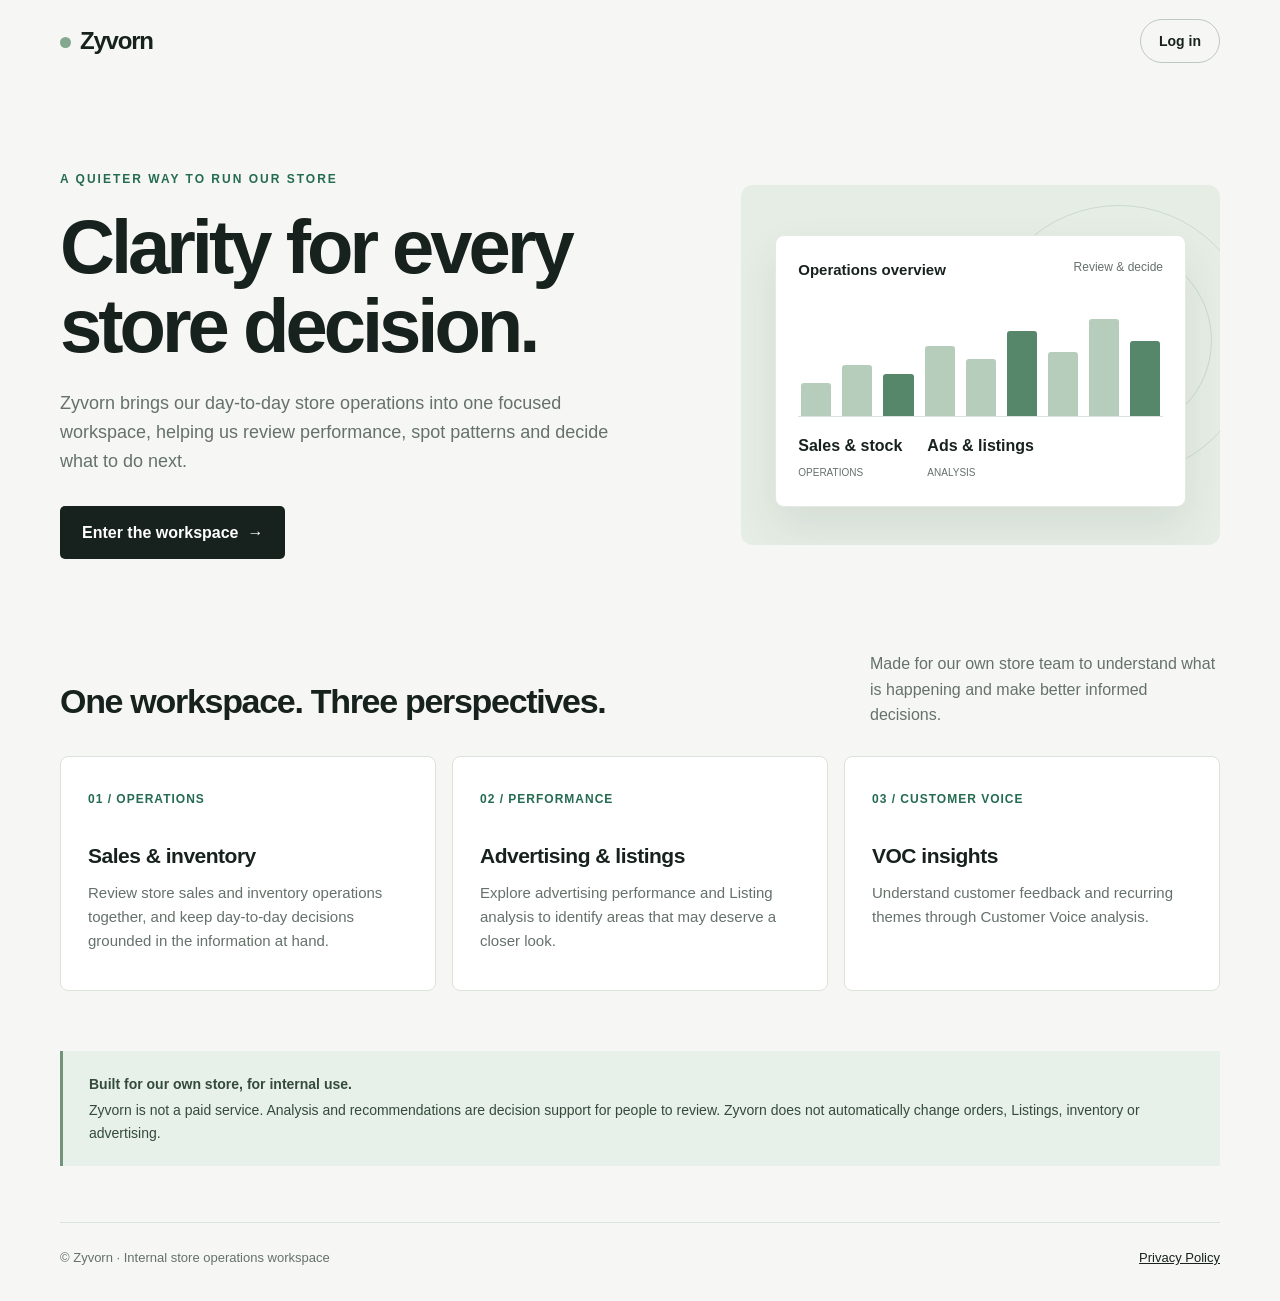
==== commit 3b950392: "Add Zyvorn public home and migrate login" ====
--- a/index.html
+++ b/index.html
@@ -1,140 +1,32 @@
 <!doctype html>
-<html lang="zh-CN">
+<html lang="en">
 <head>
   <meta charset="utf-8">
   <meta name="viewport" content="width=device-width, initial-scale=1">
-  <meta name="description" content="AMZ 运营工作台登录、申请使用与运营工具入口">
-  <meta name="theme-color" content="#1551a3">
-  <title>登录｜AMZ 运营工作台</title>
-  <link rel="stylesheet" href="./assets/css/app.css?v=20261111-1">
-  <script defer src="./assets/vendor/supabase.js"></script>
-  <script defer src="./assets/js/config.js?v=20260827-9"></script>
-  <script defer src="./assets/js/core.js?v=20260827-3"></script>
-  <script defer src="./assets/js/app.js?v=20260827-2"></script>
-  <script defer src="./assets/js/api.js?v=20260827-3"></script>
-  <script defer src="./assets/js/i18n.js?v=20261111-1"></script>
-  <script defer src="./assets/js/login.js?v=20261111-1"></script>
+  <meta name="description" content="Zyvorn is the private operations workspace for our own store.">
+  <meta name="theme-color" content="#f6f7f4">
+  <title>Zyvorn — Store Operations Workspace</title>
+  <style>
+    :root{color-scheme:light;--ink:#17221e;--muted:#65716b;--green:#246b51;--mint:#e7f0e9;--line:#dce3dc;--paper:#f6f7f4;--white:#fff}*{box-sizing:border-box}html{scroll-behavior:smooth}body{margin:0;background:var(--paper);color:var(--ink);font:16px/1.6 Inter,"Segoe UI",Arial,sans-serif}a{color:inherit}.wrap{width:min(1160px,calc(100% - 48px));margin:auto}.nav{height:82px;display:flex;align-items:center;justify-content:space-between}.brand{font-size:24px;font-weight:750;letter-spacing:-1.2px;text-decoration:none}.brand i{display:inline-block;width:11px;height:11px;background:#83a88d;border-radius:50%;margin:0 9px 1px 0}.login{font-size:14px;font-weight:650;text-decoration:none;padding:10px 18px;border:1px solid #bdc9bf;border-radius:99px}.login:hover{background:var(--white)}.hero{padding:88px 0 92px;display:grid;grid-template-columns:1.12fr .88fr;gap:72px;align-items:center}.eyebrow{text-transform:uppercase;color:var(--green);font-size:12px;letter-spacing:2px;font-weight:700}.hero h1{font-size:clamp(46px,6vw,76px);line-height:1.04;letter-spacing:-4px;margin:18px 0 24px;max-width:680px}.hero p{max-width:590px;color:var(--muted);font-size:18px;margin:0 0 30px}.cta{display:inline-flex;background:var(--ink);color:white;text-decoration:none;padding:14px 22px;border-radius:5px;font-weight:650}.visual{height:360px;border-radius:12px;background:#e6ede5;padding:26px;position:relative;overflow:hidden}.visual:before{content:"";position:absolute;width:270px;height:270px;border:1px solid #cbd9cd;border-radius:50%;right:-35px;top:20px}.visual:after{content:"";position:absolute;width:185px;height:185px;border:1px solid #cbd9cd;border-radius:50%;right:8px;top:62px}.dash{position:absolute;z-index:1;left:34px;right:34px;top:50px;background:#fff;border:1px solid #e5e9e5;border-radius:9px;padding:22px;box-shadow:0 20px 45px #253b2b17}.dash-top{display:flex;justify-content:space-between;font-size:12px;color:var(--muted)}.dash-title{font-weight:700;color:var(--ink);font-size:15px}.bars{height:120px;display:flex;align-items:end;gap:11px;border-bottom:1px solid var(--line);padding:16px 3px 0;margin-top:15px}.bars i{display:block;flex:1;background:#b7cdbb;border-radius:3px 3px 0 0}.bars i:nth-child(3n){background:#57876a}.metrics{display:flex;gap:25px;padding-top:16px}.metrics b{display:block;font-size:16px}.metrics span{font-size:10px;color:var(--muted)}.section-head{display:flex;justify-content:space-between;align-items:end;margin-bottom:28px}.section-head h2{font-size:34px;letter-spacing:-1.3px;margin:0}.section-head p{max-width:350px;color:var(--muted);margin:0}.cards{display:grid;grid-template-columns:repeat(3,1fr);gap:16px}.card{background:var(--white);border:1px solid var(--line);border-radius:8px;padding:28px 27px 30px;min-height:235px}.number{font-size:12px;color:var(--green);letter-spacing:1px;font-weight:700}.card h3{font-size:21px;letter-spacing:-.5px;margin:28px 0 9px}.card p{color:var(--muted);margin:0;font-size:15px}.note{margin:60px 0 56px;padding:22px 26px;background:var(--mint);border-left:3px solid #71947a;color:#344b3b;font-size:14px}.note strong{display:block;margin-bottom:4px}.footer{border-top:1px solid var(--line);padding:25px 0 32px;display:flex;justify-content:space-between;color:var(--muted);font-size:13px}.footer a{color:var(--ink)}
+    @media(max-width:760px){.wrap{width:min(100% - 36px,560px)}.nav{height:70px}.hero{padding:55px 0 60px;grid-template-columns:1fr;gap:35px}.hero h1{letter-spacing:-2.5px}.visual{height:300px}.dash{top:39px;left:22px;right:22px}.section-head{display:block}.section-head h2{font-size:29px;margin-bottom:8px}.cards{grid-template-columns:1fr}.card{min-height:0;padding:23px}.card h3{margin-top:18px}.note{margin:38px 0}.footer{gap:12px;flex-wrap:wrap}}
+  </style>
 </head>
-<body class="auth-page">
-  <header class="workbench-topbar">
-    <div class="workbench-topbar__inner">
-      <a class="workbench-brand" href="./" aria-label="AMZ 运营工作台登录入口">
-        <span class="logo-mark logo-mark--solid" aria-hidden="true"><span class="logo-mark__text">YE</span></span>
-        <span class="workbench-brand__text"><strong>AMZ 运营工作台</strong><span>Operations Workspace</span></span>
-      </a>
-      <div class="workbench-topbar__actions">
-        <span class="workbench-topbar__meta">安全登录入口</span>
-        <div class="language-toggle" id="language-toggle" role="group" aria-label="界面语言" hidden>
-          <button class="language-toggle__button" type="button" data-language="zh-CN" aria-pressed="false" title="切换到简体中文">中文</button>
-          <button class="language-toggle__button" type="button" data-language="en" aria-pressed="false" title="Switch to English">EN</button>
-        </div>
+<body>
+  <header class="wrap nav"><a class="brand" href="/" aria-label="Zyvorn home"><i></i>Zyvorn</a><a class="login" href="/login/">Log in</a></header>
+  <main>
+    <section class="wrap hero">
+      <div><div class="eyebrow">A quieter way to run our store</div><h1>Clarity for every store decision.</h1><p>Zyvorn brings our day-to-day store operations into one focused workspace, helping us review performance, spot patterns and decide what to do next.</p><a class="cta" href="/login/">Enter the workspace&nbsp; →</a></div>
+      <div class="visual" aria-hidden="true"><div class="dash"><div class="dash-top"><span class="dash-title">Operations overview</span><span>Review &amp; decide</span></div><div class="bars"><i style="height:32%"></i><i style="height:49%"></i><i style="height:40%"></i><i style="height:68%"></i><i style="height:55%"></i><i style="height:82%"></i><i style="height:62%"></i><i style="height:94%"></i><i style="height:72%"></i></div><div class="metrics"><div><b>Sales &amp; stock</b><span>OPERATIONS</span></div><div><b>Ads &amp; listings</b><span>ANALYSIS</span></div></div></div></div>
+    </section>
+    <section class="wrap" aria-labelledby="areas-title"><div class="section-head"><h2 id="areas-title">One workspace. Three perspectives.</h2><p>Made for our own store team to understand what is happening and make better informed decisions.</p></div>
+      <div class="cards">
+        <article class="card"><span class="number">01 / OPERATIONS</span><h3>Sales &amp; inventory</h3><p>Review store sales and inventory operations together, and keep day-to-day decisions grounded in the information at hand.</p></article>
+        <article class="card"><span class="number">02 / PERFORMANCE</span><h3>Advertising &amp; listings</h3><p>Explore advertising performance and Listing analysis to identify areas that may deserve a closer look.</p></article>
+        <article class="card"><span class="number">03 / CUSTOMER VOICE</span><h3>VOC insights</h3><p>Understand customer feedback and recurring themes through Customer Voice analysis.</p></article>
       </div>
-    </div>
-  </header>
-  <main class="auth-shell" aria-labelledby="auth-title">
-    <section class="auth-brand" aria-label="工作台介绍">
-      <div class="auth-brand__content">
-        <p class="auth-brand__eyebrow">
-          <strong>我的运营工作台</strong>
-          <em>MY OPERATIONS WORKSPACE</em>
-        </p>
-        <h1>一个入口，驱动全部运营动作。</h1>
-        <p class="auth-brand__lead">将分析、执行、复盘，统一至可扩展的可靠工作流中。让工作流随业务一起成长。</p>
-        <div class="workspace-capabilities" aria-label="运营工作流能力">
-          <span>分析</span><b aria-hidden="true">·</b><span>执行</span><b aria-hidden="true">·</b><span>复盘</span>
-        </div>
-      </div>
-    </section>
-
-    <section class="auth-panel">
-      <div class="auth-panel__inner">
-        <h2 id="auth-title">登录 AMZ 运营工作台</h2>
-        <p class="auth-panel__intro" id="auth-intro">使用工作台账号进入已授权的运营模块。</p>
-        <section class="auth-workspace-picker" id="workspace-picker" aria-labelledby="workspace-picker-title">
-          <div class="auth-workspace-picker__heading">
-            <strong id="workspace-picker-title">选择要进入的空间</strong>
-            <span>数据、任务与报告彼此隔离</span>
-          </div>
-          <div class="auth-workspace-options" role="radiogroup" aria-label="选择业务空间">
-            <button class="auth-workspace-option" type="button" role="radio" aria-checked="false" data-workspace-key="testing">
-              <strong>测试空间</strong>
-            </button>
-            <button class="auth-workspace-option" type="button" role="radio" aria-checked="false" data-workspace-key="personal">
-              <strong>个人空间</strong>
-            </button>
-            <button class="auth-workspace-option" type="button" role="radio" aria-checked="false" data-workspace-key="company">
-              <strong>公司空间</strong>
-            </button>
-          </div>
-        </section>
-        <div class="auth-tabs" id="auth-tabs" role="tablist" aria-label="登录或申请使用">
-          <button class="tab-button" type="button" role="tab" aria-selected="true" data-auth-tab="login">登录</button>
-          <button class="tab-button" type="button" role="tab" aria-selected="false" tabindex="-1" data-auth-tab="apply">申请使用</button>
-        </div>
-
-        <div id="auth-message" class="message auth-status" hidden aria-live="polite"></div>
-
-        <section class="auth-session-entry" id="authenticated-entry" hidden aria-live="polite">
-          <p>当前已登录：<strong id="authenticated-email">—</strong></p>
-          <button class="btn btn--primary btn--full" id="enter-selected-workspace" type="button">进入已选空间</button>
-          <button class="auth-link-button" id="change-account" type="button">切换账号</button>
-        </section>
-
-        <form class="auth-form" id="login-form" novalidate>
-          <label class="field">
-            <span class="field-label">邮箱</span>
-            <input class="field-control" type="email" name="email" autocomplete="email" placeholder="name@example.com" required>
-          </label>
-          <label class="field">
-            <span class="field-label">密码</span>
-            <input class="field-control" type="password" name="password" autocomplete="current-password" placeholder="请输入密码" required>
-          </label>
-          <div class="auth-form-options">
-            <button class="auth-link-button" type="button" data-forgot-password>忘记密码？</button>
-          </div>
-          <button class="btn btn--primary btn--full" type="submit">登录</button>
-        </form>
-
-        <form class="auth-form" id="apply-form" hidden novalidate>
-          <label class="field">
-            <span class="field-label">申请邮箱</span>
-            <input class="field-control" type="email" name="email" autocomplete="email" placeholder="name@example.com" required>
-            <span class="field-hint">管理员批准后，邀请邮件会发送到该邮箱。</span>
-          </label>
-          <label class="honeypot-field" aria-hidden="true">
-            <span>网站</span>
-            <input type="text" name="website" tabindex="-1" autocomplete="off">
-          </label>
-          <button class="btn btn--primary btn--full" type="submit">提交使用申请</button>
-        </form>
-
-        <form class="auth-form" id="forgot-form" hidden novalidate>
-          <label class="field">
-            <span class="field-label">登录邮箱</span>
-            <input class="field-control" type="email" name="email" autocomplete="email" placeholder="name@example.com" required>
-            <span class="field-hint">我们会向该邮箱发送一次性密码重置链接。</span>
-          </label>
-          <button class="btn btn--primary btn--full" type="submit">发送重置邮件</button>
-          <div class="auth-secondary-action">
-            <button class="auth-link-button" type="button" data-return-login>返回登录</button>
-          </div>
-        </form>
-
-        <form class="auth-form" id="recovery-form" hidden novalidate>
-          <label class="field">
-            <span class="field-label">设置新密码</span>
-            <input class="field-control" type="password" name="password" autocomplete="new-password" minlength="8" placeholder="至少 8 位" required>
-          </label>
-          <label class="field">
-            <span class="field-label">确认新密码</span>
-            <input class="field-control" type="password" name="password_confirmation" autocomplete="new-password" minlength="8" placeholder="再次输入新密码" required>
-          </label>
-          <button class="btn btn--primary btn--full" type="submit">保存新密码</button>
-        </form>
-        <p class="auth-meta">账号数据相互隔离，登录后仅可查看本人任务与报告。</p>
-      </div>
+      <aside class="note"><strong>Built for our own store, for internal use.</strong>Zyvorn is not a paid service. Analysis and recommendations are decision support for people to review. Zyvorn does not automatically change orders, Listings, inventory or advertising.</aside>
     </section>
   </main>
-  <footer class="page-footer"><span>AMZ 运营工作台 · 账号数据相互隔离</span><span aria-hidden="true"> · </span><a class="page-footer__filing" href="https://beian.miit.gov.cn/" target="_blank" rel="noopener noreferrer">粤ICP备2026126692号-1</a><span aria-hidden="true"> · </span><a class="page-footer__privacy" href="./privacy-policy/">隐私政策</a></footer>
+  <footer class="wrap footer"><span>© Zyvorn · Internal store operations workspace</span><a href="/privacy-policy/">Privacy Policy</a></footer>
 </body>
 </html>
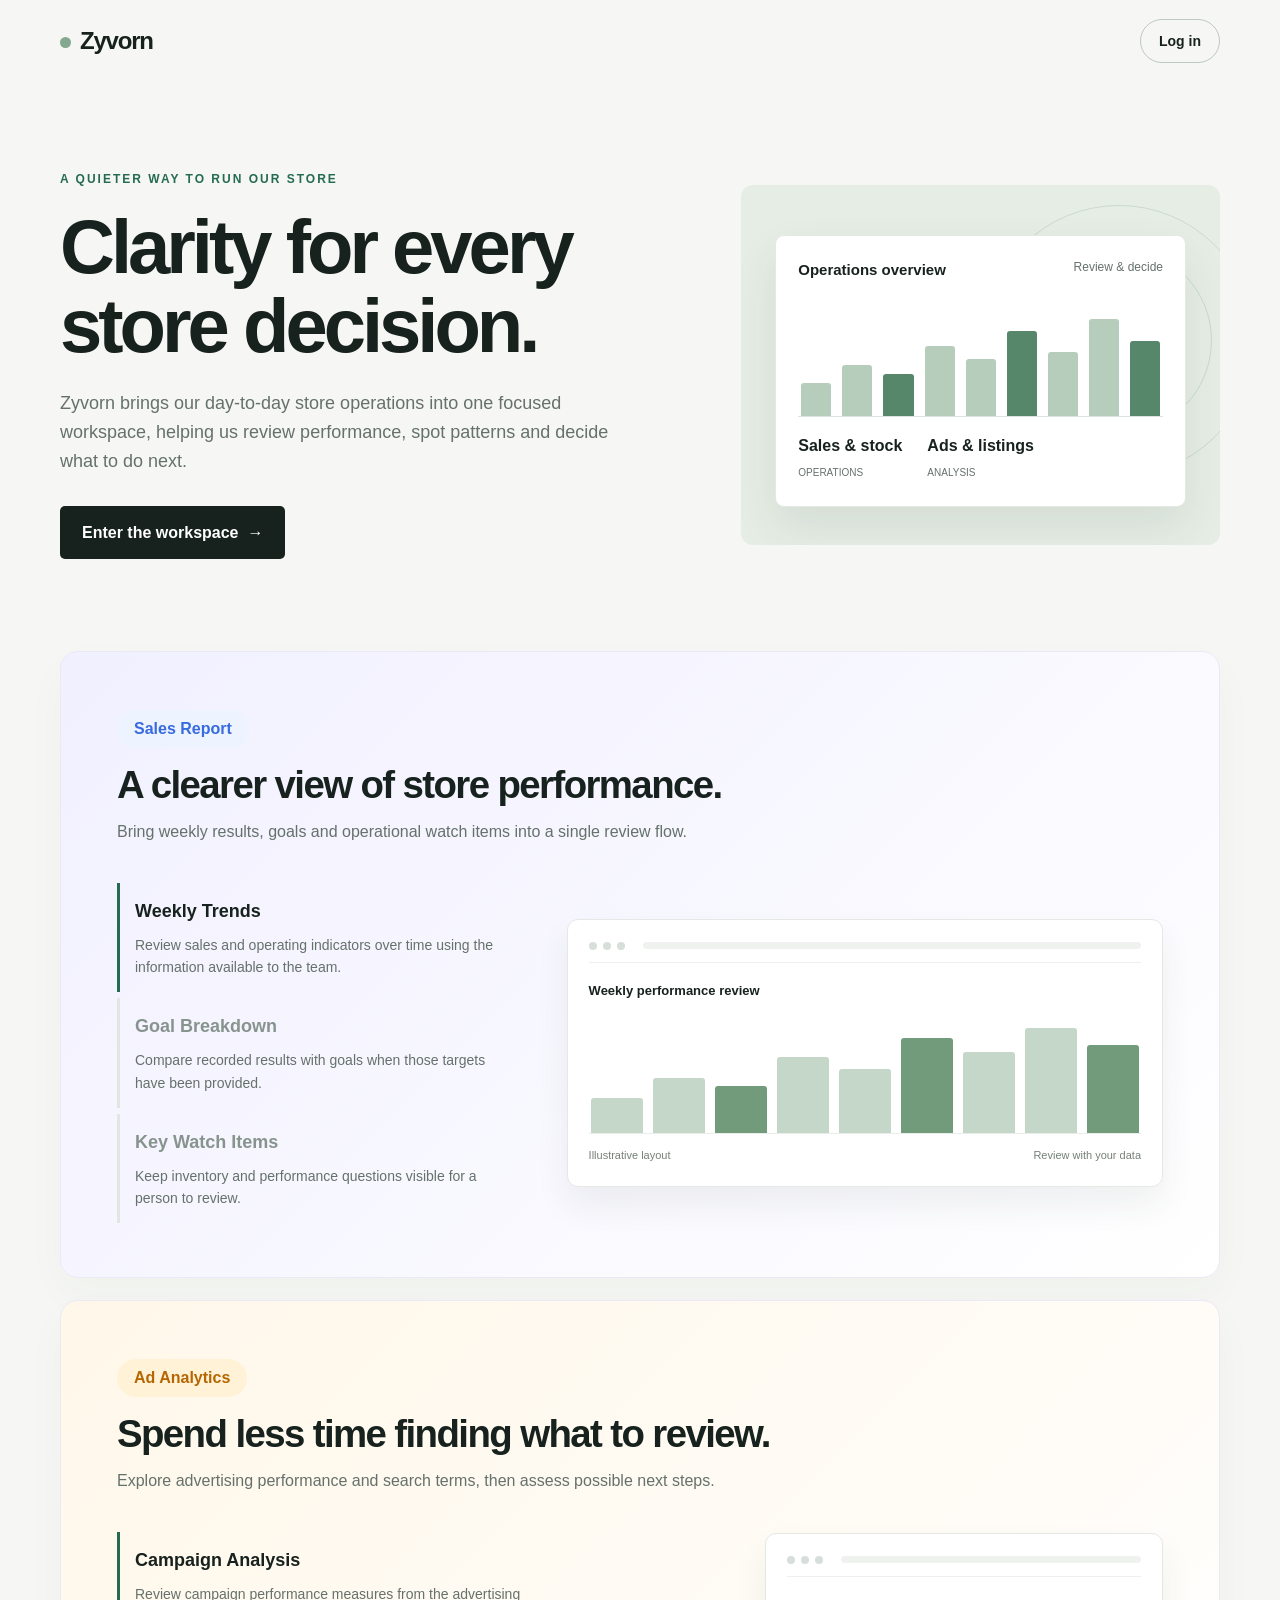
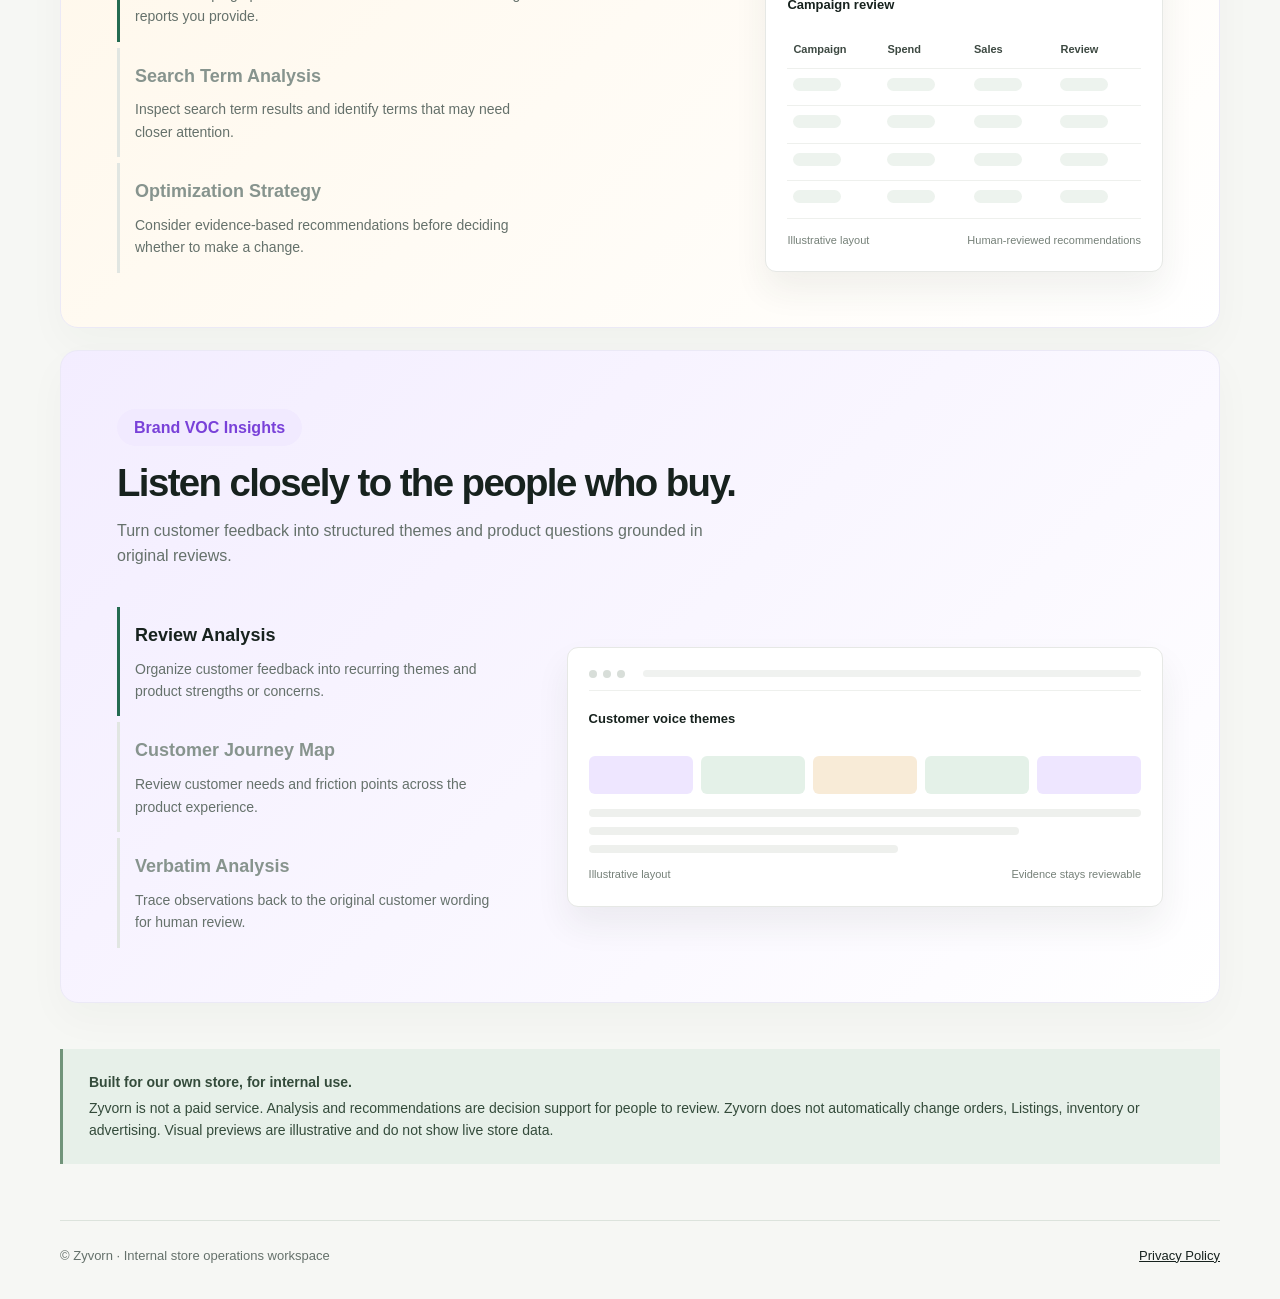
==== commit 7f7b2849: "Expand Zyvorn homepage feature sections" ====
--- a/index.html
+++ b/index.html
@@ -7,8 +7,8 @@
   <meta name="theme-color" content="#f6f7f4">
   <title>Zyvorn — Store Operations Workspace</title>
   <style>
-    :root{color-scheme:light;--ink:#17221e;--muted:#65716b;--green:#246b51;--mint:#e7f0e9;--line:#dce3dc;--paper:#f6f7f4;--white:#fff}*{box-sizing:border-box}html{scroll-behavior:smooth}body{margin:0;background:var(--paper);color:var(--ink);font:16px/1.6 Inter,"Segoe UI",Arial,sans-serif}a{color:inherit}.wrap{width:min(1160px,calc(100% - 48px));margin:auto}.nav{height:82px;display:flex;align-items:center;justify-content:space-between}.brand{font-size:24px;font-weight:750;letter-spacing:-1.2px;text-decoration:none}.brand i{display:inline-block;width:11px;height:11px;background:#83a88d;border-radius:50%;margin:0 9px 1px 0}.login{font-size:14px;font-weight:650;text-decoration:none;padding:10px 18px;border:1px solid #bdc9bf;border-radius:99px}.login:hover{background:var(--white)}.hero{padding:88px 0 92px;display:grid;grid-template-columns:1.12fr .88fr;gap:72px;align-items:center}.eyebrow{text-transform:uppercase;color:var(--green);font-size:12px;letter-spacing:2px;font-weight:700}.hero h1{font-size:clamp(46px,6vw,76px);line-height:1.04;letter-spacing:-4px;margin:18px 0 24px;max-width:680px}.hero p{max-width:590px;color:var(--muted);font-size:18px;margin:0 0 30px}.cta{display:inline-flex;background:var(--ink);color:white;text-decoration:none;padding:14px 22px;border-radius:5px;font-weight:650}.visual{height:360px;border-radius:12px;background:#e6ede5;padding:26px;position:relative;overflow:hidden}.visual:before{content:"";position:absolute;width:270px;height:270px;border:1px solid #cbd9cd;border-radius:50%;right:-35px;top:20px}.visual:after{content:"";position:absolute;width:185px;height:185px;border:1px solid #cbd9cd;border-radius:50%;right:8px;top:62px}.dash{position:absolute;z-index:1;left:34px;right:34px;top:50px;background:#fff;border:1px solid #e5e9e5;border-radius:9px;padding:22px;box-shadow:0 20px 45px #253b2b17}.dash-top{display:flex;justify-content:space-between;font-size:12px;color:var(--muted)}.dash-title{font-weight:700;color:var(--ink);font-size:15px}.bars{height:120px;display:flex;align-items:end;gap:11px;border-bottom:1px solid var(--line);padding:16px 3px 0;margin-top:15px}.bars i{display:block;flex:1;background:#b7cdbb;border-radius:3px 3px 0 0}.bars i:nth-child(3n){background:#57876a}.metrics{display:flex;gap:25px;padding-top:16px}.metrics b{display:block;font-size:16px}.metrics span{font-size:10px;color:var(--muted)}.section-head{display:flex;justify-content:space-between;align-items:end;margin-bottom:28px}.section-head h2{font-size:34px;letter-spacing:-1.3px;margin:0}.section-head p{max-width:350px;color:var(--muted);margin:0}.cards{display:grid;grid-template-columns:repeat(3,1fr);gap:16px}.card{background:var(--white);border:1px solid var(--line);border-radius:8px;padding:28px 27px 30px;min-height:235px}.number{font-size:12px;color:var(--green);letter-spacing:1px;font-weight:700}.card h3{font-size:21px;letter-spacing:-.5px;margin:28px 0 9px}.card p{color:var(--muted);margin:0;font-size:15px}.note{margin:60px 0 56px;padding:22px 26px;background:var(--mint);border-left:3px solid #71947a;color:#344b3b;font-size:14px}.note strong{display:block;margin-bottom:4px}.footer{border-top:1px solid var(--line);padding:25px 0 32px;display:flex;justify-content:space-between;color:var(--muted);font-size:13px}.footer a{color:var(--ink)}
-    @media(max-width:760px){.wrap{width:min(100% - 36px,560px)}.nav{height:70px}.hero{padding:55px 0 60px;grid-template-columns:1fr;gap:35px}.hero h1{letter-spacing:-2.5px}.visual{height:300px}.dash{top:39px;left:22px;right:22px}.section-head{display:block}.section-head h2{font-size:29px;margin-bottom:8px}.cards{grid-template-columns:1fr}.card{min-height:0;padding:23px}.card h3{margin-top:18px}.note{margin:38px 0}.footer{gap:12px;flex-wrap:wrap}}
+    :root{color-scheme:light;--ink:#17221e;--muted:#65716b;--green:#246b51;--mint:#e7f0e9;--line:#dce3dc;--paper:#f6f7f4;--white:#fff}*{box-sizing:border-box}html{scroll-behavior:smooth}body{margin:0;background:var(--paper);color:var(--ink);font:16px/1.6 Inter,"Segoe UI",Arial,sans-serif}a{color:inherit}.wrap{width:min(1160px,calc(100% - 48px));margin:auto}.nav{height:82px;display:flex;align-items:center;justify-content:space-between}.brand{font-size:24px;font-weight:750;letter-spacing:-1.2px;text-decoration:none}.brand i{display:inline-block;width:11px;height:11px;background:#83a88d;border-radius:50%;margin:0 9px 1px 0}.login{font-size:14px;font-weight:650;text-decoration:none;padding:10px 18px;border:1px solid #bdc9bf;border-radius:99px}.login:hover{background:var(--white)}.hero{padding:88px 0 92px;display:grid;grid-template-columns:1.12fr .88fr;gap:72px;align-items:center}.eyebrow{text-transform:uppercase;color:var(--green);font-size:12px;letter-spacing:2px;font-weight:700}.hero h1{font-size:clamp(46px,6vw,76px);line-height:1.04;letter-spacing:-4px;margin:18px 0 24px;max-width:680px}.hero p{max-width:590px;color:var(--muted);font-size:18px;margin:0 0 30px}.cta{display:inline-flex;background:var(--ink);color:white;text-decoration:none;padding:14px 22px;border-radius:5px;font-weight:650}.visual{height:360px;border-radius:12px;background:#e6ede5;padding:26px;position:relative;overflow:hidden}.visual:before{content:"";position:absolute;width:270px;height:270px;border:1px solid #cbd9cd;border-radius:50%;right:-35px;top:20px}.visual:after{content:"";position:absolute;width:185px;height:185px;border:1px solid #cbd9cd;border-radius:50%;right:8px;top:62px}.dash{position:absolute;z-index:1;left:34px;right:34px;top:50px;background:#fff;border:1px solid #e5e9e5;border-radius:9px;padding:22px;box-shadow:0 20px 45px #253b2b17}.dash-top{display:flex;justify-content:space-between;font-size:12px;color:var(--muted)}.dash-title{font-weight:700;color:var(--ink);font-size:15px}.bars{height:120px;display:flex;align-items:end;gap:11px;border-bottom:1px solid var(--line);padding:16px 3px 0;margin-top:15px}.bars i{display:block;flex:1;background:#b7cdbb;border-radius:3px 3px 0 0}.bars i:nth-child(3n){background:#57876a}.metrics{display:flex;gap:25px;padding-top:16px}.metrics b{display:block;font-size:16px}.metrics span{font-size:10px;color:var(--muted)}.showcase{margin:0 auto 22px;padding:58px 56px 54px;background:linear-gradient(135deg,#f1f0ff 0%,#fff 100%);border:1px solid #ebe9f6;border-radius:18px;box-shadow:0 16px 40px #253b2b08}.showcase:nth-of-type(3){background:linear-gradient(135deg,#fff7e9 0%,#fff 100%)}.showcase:nth-of-type(4){background:linear-gradient(135deg,#f3edff 0%,#fff 100%)}.showcase-head{margin-bottom:38px}.pill{display:inline-flex;padding:6px 17px;border-radius:99px;background:#edf3ff;color:#386be0;font-weight:700;margin-bottom:14px}.showcase:nth-of-type(3) .pill{background:#fff2d7;color:#b56600}.showcase:nth-of-type(4) .pill{background:#f1eaff;color:#7941d9}.showcase h2{font-size:clamp(29px,3vw,42px);line-height:1.18;letter-spacing:-1.6px;margin:0 0 12px}.showcase-head p{margin:0;color:var(--muted);max-width:620px;font-size:16px}.showcase-grid{display:grid;grid-template-columns:.8fr 1.2fr;gap:52px;align-items:center}.showcase:nth-of-type(3) .showcase-grid{grid-template-columns:1.2fr .8fr}.feature-list{display:grid;gap:6px}.feature{padding:14px 15px;border-left:3px solid #e1e6e2;color:#87948e}.feature.active{border-color:var(--green);color:var(--ink)}.feature h3{font-size:18px;margin:0 0 8px}.feature p{font-size:14px;color:var(--muted);margin:0;max-width:390px}.preview{min-height:260px;background:#fff;border:1px solid #e6e8e5;border-radius:11px;padding:21px;box-shadow:0 18px 34px #24332912;position:relative;overflow:hidden}.browserbar{height:22px;display:flex;align-items:center;gap:6px;border-bottom:1px solid #eef0ed;padding-bottom:12px;margin-bottom:18px}.browserbar i{width:8px;height:8px;border-radius:50%;background:#d8ded9}.browserbar span{height:7px;flex:1;margin-left:12px;border-radius:6px;background:#f0f2f0}.preview-title{font-size:13px;font-weight:700}.chart{height:132px;display:flex;align-items:end;gap:10px;border-bottom:1px solid #e9ede9;padding:15px 2px 0}.chart i{display:block;flex:1;border-radius:3px 3px 0 0;background:#c4d7c8}.chart i:nth-child(3n){background:#719b7b}.chart-lines{position:absolute;left:24px;right:24px;top:123px;height:60px;border-top:1px solid #d7e0d9;transform:skewY(-7deg)}.preview-caption{display:flex;justify-content:space-between;margin-top:13px;color:#758078;font-size:11px}.mini-table{width:100%;border-collapse:collapse;margin-top:16px;font-size:11px;color:#65716b}.mini-table th,.mini-table td{text-align:left;padding:9px 6px;border-bottom:1px solid #eef0ed}.mini-table th{color:#3d4942;font-weight:650}.tag{display:inline-block;width:48px;height:13px;border-radius:8px;background:#edf3ee}.journey{display:flex;gap:8px;align-items:center;margin:26px 0 15px}.journey i{display:block;flex:1;height:38px;border-radius:6px;background:#eee6ff}.journey i:nth-child(2n){background:#e4f1e8}.journey i:nth-child(3){background:#f8ebd7}.journey-lines{display:grid;gap:10px}.journey-lines i{display:block;height:8px;border-radius:8px;background:#eef0ed}.journey-lines i:nth-child(2){width:78%}.journey-lines i:nth-child(3){width:56%}.note{margin:46px 0 56px;padding:22px 26px;background:var(--mint);border-left:3px solid #71947a;color:#344b3b;font-size:14px}.note strong{display:block;margin-bottom:4px}.footer{border-top:1px solid var(--line);padding:25px 0 32px;display:flex;justify-content:space-between;color:var(--muted);font-size:13px}.footer a{color:var(--ink)}
+    @media(max-width:760px){.wrap{width:min(100% - 36px,560px)}.nav{height:70px}.hero{padding:55px 0 60px;grid-template-columns:1fr;gap:35px}.hero h1{letter-spacing:-2.5px}.visual{height:300px}.dash{top:39px;left:22px;right:22px}.showcase{padding:34px 24px;margin-bottom:16px;border-radius:13px}.showcase-head{margin-bottom:25px}.showcase-grid,.showcase:nth-of-type(3) .showcase-grid{grid-template-columns:1fr;gap:24px}.showcase h2{letter-spacing:-.8px}.feature{padding:11px 13px}.preview{min-height:230px;padding:16px}.chart{height:108px}.chart-lines{top:118px}.note{margin:30px 0}.footer{gap:12px;flex-wrap:wrap}}
   </style>
 </head>
 <body>
@@ -18,14 +18,10 @@
       <div><div class="eyebrow">A quieter way to run our store</div><h1>Clarity for every store decision.</h1><p>Zyvorn brings our day-to-day store operations into one focused workspace, helping us review performance, spot patterns and decide what to do next.</p><a class="cta" href="/login/">Enter the workspace&nbsp; →</a></div>
       <div class="visual" aria-hidden="true"><div class="dash"><div class="dash-top"><span class="dash-title">Operations overview</span><span>Review &amp; decide</span></div><div class="bars"><i style="height:32%"></i><i style="height:49%"></i><i style="height:40%"></i><i style="height:68%"></i><i style="height:55%"></i><i style="height:82%"></i><i style="height:62%"></i><i style="height:94%"></i><i style="height:72%"></i></div><div class="metrics"><div><b>Sales &amp; stock</b><span>OPERATIONS</span></div><div><b>Ads &amp; listings</b><span>ANALYSIS</span></div></div></div></div>
     </section>
-    <section class="wrap" aria-labelledby="areas-title"><div class="section-head"><h2 id="areas-title">One workspace. Three perspectives.</h2><p>Made for our own store team to understand what is happening and make better informed decisions.</p></div>
-      <div class="cards">
-        <article class="card"><span class="number">01 / OPERATIONS</span><h3>Sales &amp; inventory</h3><p>Review store sales and inventory operations together, and keep day-to-day decisions grounded in the information at hand.</p></article>
-        <article class="card"><span class="number">02 / PERFORMANCE</span><h3>Advertising &amp; listings</h3><p>Explore advertising performance and Listing analysis to identify areas that may deserve a closer look.</p></article>
-        <article class="card"><span class="number">03 / CUSTOMER VOICE</span><h3>VOC insights</h3><p>Understand customer feedback and recurring themes through Customer Voice analysis.</p></article>
-      </div>
-      <aside class="note"><strong>Built for our own store, for internal use.</strong>Zyvorn is not a paid service. Analysis and recommendations are decision support for people to review. Zyvorn does not automatically change orders, Listings, inventory or advertising.</aside>
-    </section>
+    <section class="wrap showcase" aria-labelledby="sales-title"><header class="showcase-head"><span class="pill">Sales Report</span><h2 id="sales-title">A clearer view of store performance.</h2><p>Bring weekly results, goals and operational watch items into a single review flow.</p></header><div class="showcase-grid"><div class="feature-list"><article class="feature active"><h3>Weekly Trends</h3><p>Review sales and operating indicators over time using the information available to the team.</p></article><article class="feature"><h3>Goal Breakdown</h3><p>Compare recorded results with goals when those targets have been provided.</p></article><article class="feature"><h3>Key Watch Items</h3><p>Keep inventory and performance questions visible for a person to review.</p></article></div><div class="preview" aria-label="Illustrative sales report layout"><div class="browserbar"><i></i><i></i><i></i><span></span></div><div class="preview-title">Weekly performance review</div><div class="chart"><i style="height:30%"></i><i style="height:48%"></i><i style="height:41%"></i><i style="height:66%"></i><i style="height:55%"></i><i style="height:82%"></i><i style="height:70%"></i><i style="height:91%"></i><i style="height:76%"></i></div><div class="preview-caption"><span>Illustrative layout</span><span>Review with your data</span></div></div></div></section>
+    <section class="wrap showcase" aria-labelledby="ads-title"><header class="showcase-head"><span class="pill">Ad Analytics</span><h2 id="ads-title">Spend less time finding what to review.</h2><p>Explore advertising performance and search terms, then assess possible next steps.</p></header><div class="showcase-grid"><div class="feature-list"><article class="feature active"><h3>Campaign Analysis</h3><p>Review campaign performance measures from the advertising reports you provide.</p></article><article class="feature"><h3>Search Term Analysis</h3><p>Inspect search term results and identify terms that may need closer attention.</p></article><article class="feature"><h3>Optimization Strategy</h3><p>Consider evidence-based recommendations before deciding whether to make a change.</p></article></div><div class="preview" aria-label="Illustrative advertising analysis layout"><div class="browserbar"><i></i><i></i><i></i><span></span></div><div class="preview-title">Campaign review</div><table class="mini-table"><thead><tr><th>Campaign</th><th>Spend</th><th>Sales</th><th>Review</th></tr></thead><tbody><tr><td><span class="tag"></span></td><td><span class="tag"></span></td><td><span class="tag"></span></td><td><span class="tag"></span></td></tr><tr><td><span class="tag"></span></td><td><span class="tag"></span></td><td><span class="tag"></span></td><td><span class="tag"></span></td></tr><tr><td><span class="tag"></span></td><td><span class="tag"></span></td><td><span class="tag"></span></td><td><span class="tag"></span></td></tr><tr><td><span class="tag"></span></td><td><span class="tag"></span></td><td><span class="tag"></span></td><td><span class="tag"></span></td></tr></tbody></table><div class="preview-caption"><span>Illustrative layout</span><span>Human-reviewed recommendations</span></div></div></div></section>
+    <section class="wrap showcase" aria-labelledby="voc-title"><header class="showcase-head"><span class="pill">Brand VOC Insights</span><h2 id="voc-title">Listen closely to the people who buy.</h2><p>Turn customer feedback into structured themes and product questions grounded in original reviews.</p></header><div class="showcase-grid"><div class="feature-list"><article class="feature active"><h3>Review Analysis</h3><p>Organize customer feedback into recurring themes and product strengths or concerns.</p></article><article class="feature"><h3>Customer Journey Map</h3><p>Review customer needs and friction points across the product experience.</p></article><article class="feature"><h3>Verbatim Analysis</h3><p>Trace observations back to the original customer wording for human review.</p></article></div><div class="preview" aria-label="Illustrative customer voice analysis layout"><div class="browserbar"><i></i><i></i><i></i><span></span></div><div class="preview-title">Customer voice themes</div><div class="journey"><i></i><i></i><i></i><i></i><i></i></div><div class="journey-lines"><i></i><i></i><i></i></div><div class="preview-caption"><span>Illustrative layout</span><span>Evidence stays reviewable</span></div></div></div></section>
+    <section class="wrap"><aside class="note"><strong>Built for our own store, for internal use.</strong>Zyvorn is not a paid service. Analysis and recommendations are decision support for people to review. Zyvorn does not automatically change orders, Listings, inventory or advertising. Visual previews are illustrative and do not show live store data.</aside></section>
   </main>
   <footer class="wrap footer"><span>© Zyvorn · Internal store operations workspace</span><a href="/privacy-policy/">Privacy Policy</a></footer>
 </body>
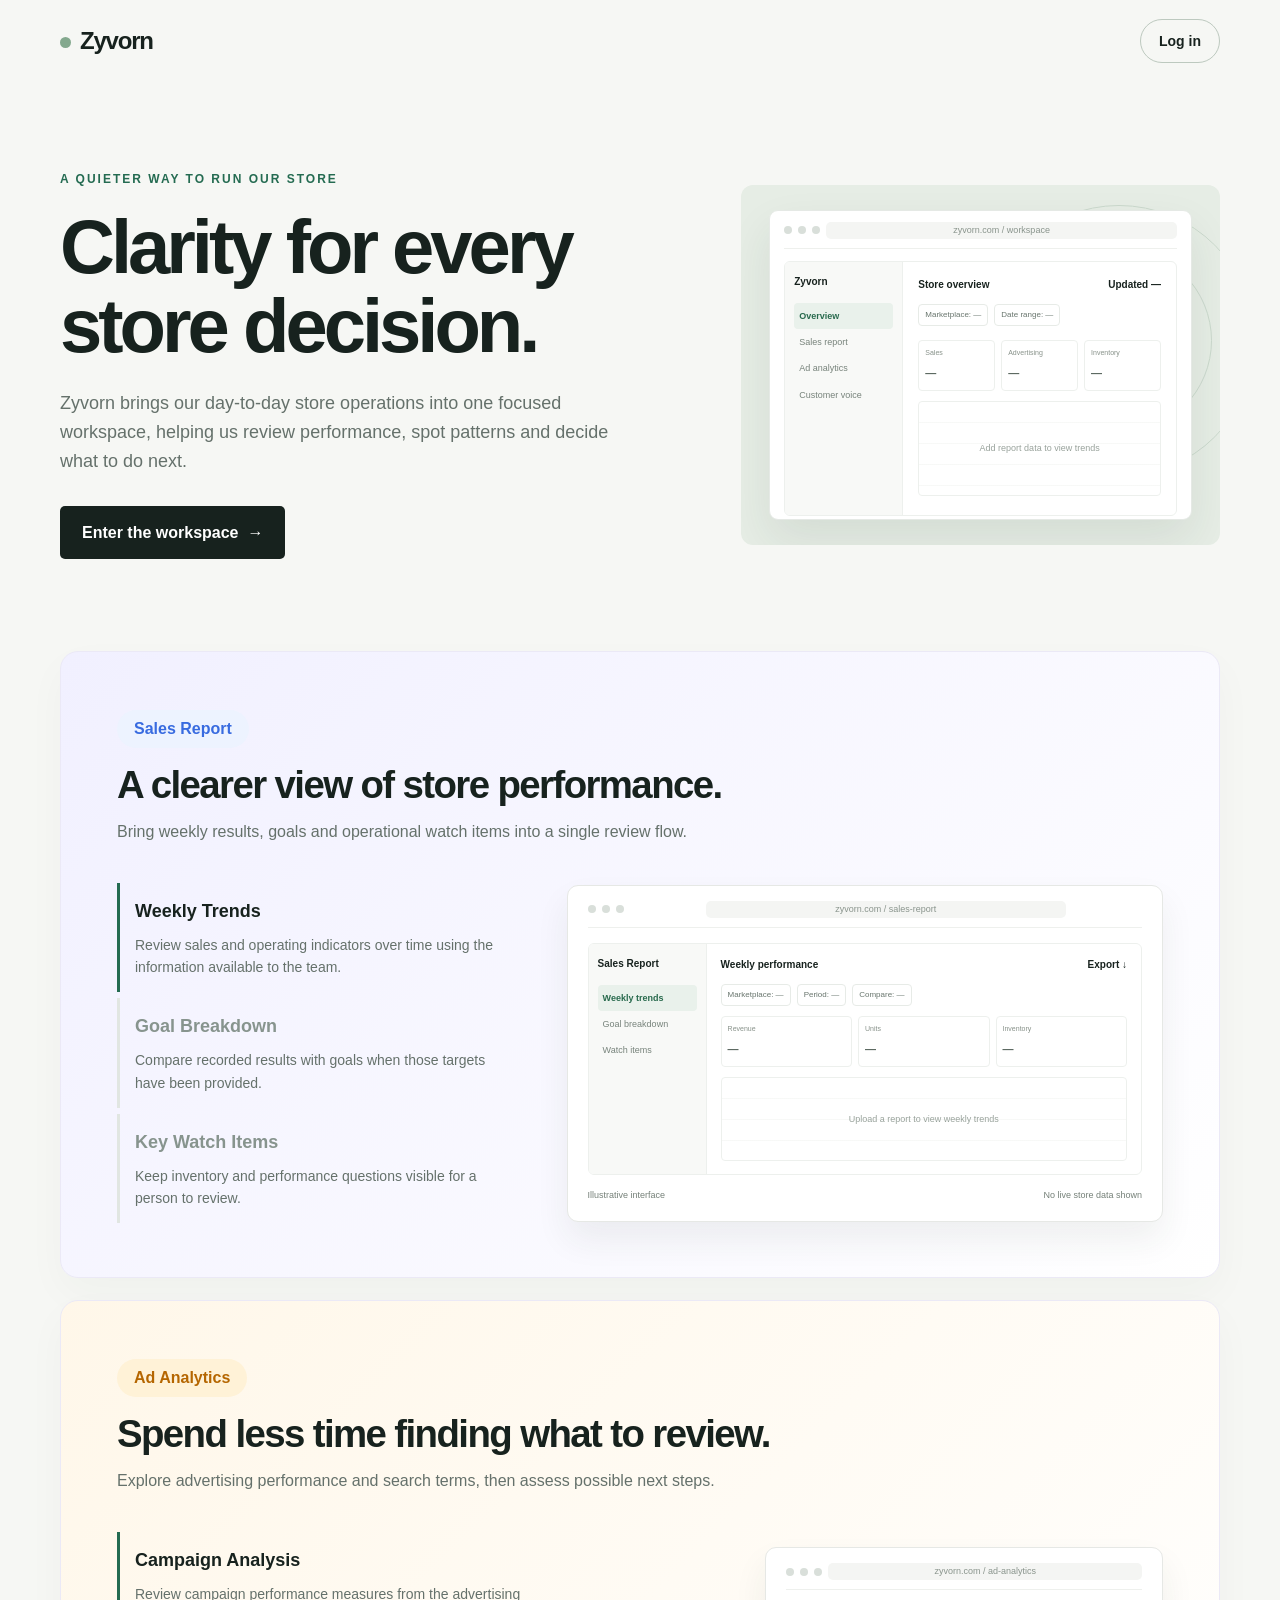
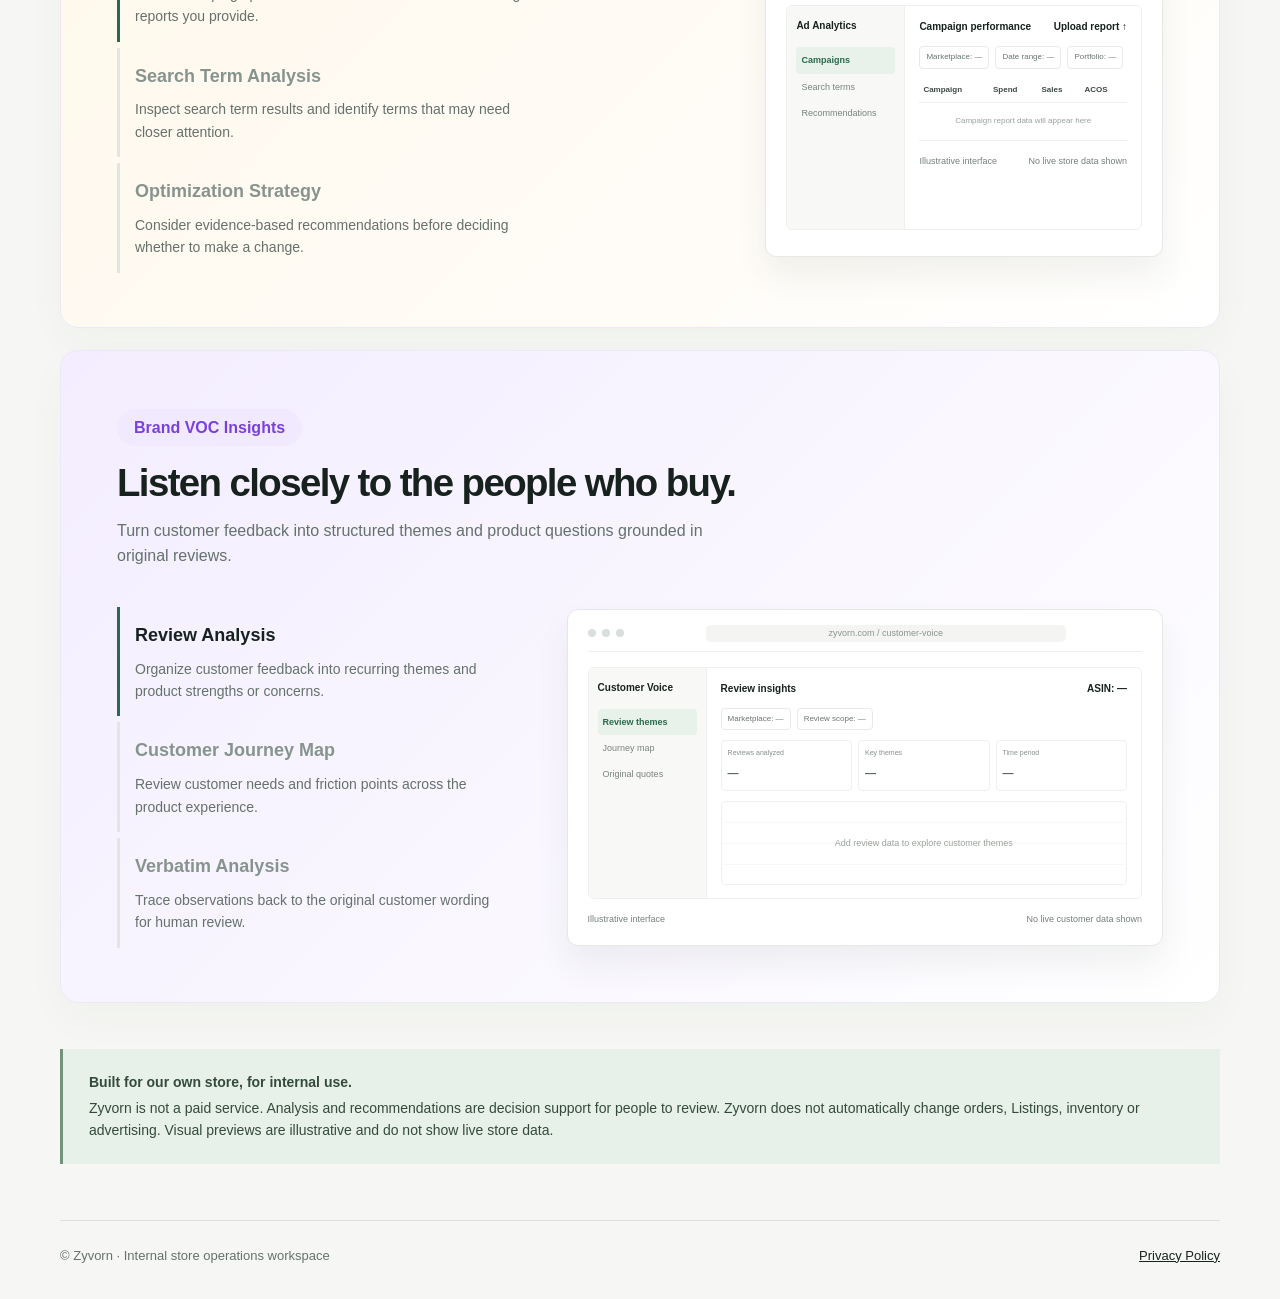
==== commit 811970a6: "Make homepage product previews realistic" ====
--- a/index.html
+++ b/index.html
@@ -8,7 +8,8 @@
   <title>Zyvorn — Store Operations Workspace</title>
   <style>
     :root{color-scheme:light;--ink:#17221e;--muted:#65716b;--green:#246b51;--mint:#e7f0e9;--line:#dce3dc;--paper:#f6f7f4;--white:#fff}*{box-sizing:border-box}html{scroll-behavior:smooth}body{margin:0;background:var(--paper);color:var(--ink);font:16px/1.6 Inter,"Segoe UI",Arial,sans-serif}a{color:inherit}.wrap{width:min(1160px,calc(100% - 48px));margin:auto}.nav{height:82px;display:flex;align-items:center;justify-content:space-between}.brand{font-size:24px;font-weight:750;letter-spacing:-1.2px;text-decoration:none}.brand i{display:inline-block;width:11px;height:11px;background:#83a88d;border-radius:50%;margin:0 9px 1px 0}.login{font-size:14px;font-weight:650;text-decoration:none;padding:10px 18px;border:1px solid #bdc9bf;border-radius:99px}.login:hover{background:var(--white)}.hero{padding:88px 0 92px;display:grid;grid-template-columns:1.12fr .88fr;gap:72px;align-items:center}.eyebrow{text-transform:uppercase;color:var(--green);font-size:12px;letter-spacing:2px;font-weight:700}.hero h1{font-size:clamp(46px,6vw,76px);line-height:1.04;letter-spacing:-4px;margin:18px 0 24px;max-width:680px}.hero p{max-width:590px;color:var(--muted);font-size:18px;margin:0 0 30px}.cta{display:inline-flex;background:var(--ink);color:white;text-decoration:none;padding:14px 22px;border-radius:5px;font-weight:650}.visual{height:360px;border-radius:12px;background:#e6ede5;padding:26px;position:relative;overflow:hidden}.visual:before{content:"";position:absolute;width:270px;height:270px;border:1px solid #cbd9cd;border-radius:50%;right:-35px;top:20px}.visual:after{content:"";position:absolute;width:185px;height:185px;border:1px solid #cbd9cd;border-radius:50%;right:8px;top:62px}.dash{position:absolute;z-index:1;left:34px;right:34px;top:50px;background:#fff;border:1px solid #e5e9e5;border-radius:9px;padding:22px;box-shadow:0 20px 45px #253b2b17}.dash-top{display:flex;justify-content:space-between;font-size:12px;color:var(--muted)}.dash-title{font-weight:700;color:var(--ink);font-size:15px}.bars{height:120px;display:flex;align-items:end;gap:11px;border-bottom:1px solid var(--line);padding:16px 3px 0;margin-top:15px}.bars i{display:block;flex:1;background:#b7cdbb;border-radius:3px 3px 0 0}.bars i:nth-child(3n){background:#57876a}.metrics{display:flex;gap:25px;padding-top:16px}.metrics b{display:block;font-size:16px}.metrics span{font-size:10px;color:var(--muted)}.showcase{margin:0 auto 22px;padding:58px 56px 54px;background:linear-gradient(135deg,#f1f0ff 0%,#fff 100%);border:1px solid #ebe9f6;border-radius:18px;box-shadow:0 16px 40px #253b2b08}.showcase:nth-of-type(3){background:linear-gradient(135deg,#fff7e9 0%,#fff 100%)}.showcase:nth-of-type(4){background:linear-gradient(135deg,#f3edff 0%,#fff 100%)}.showcase-head{margin-bottom:38px}.pill{display:inline-flex;padding:6px 17px;border-radius:99px;background:#edf3ff;color:#386be0;font-weight:700;margin-bottom:14px}.showcase:nth-of-type(3) .pill{background:#fff2d7;color:#b56600}.showcase:nth-of-type(4) .pill{background:#f1eaff;color:#7941d9}.showcase h2{font-size:clamp(29px,3vw,42px);line-height:1.18;letter-spacing:-1.6px;margin:0 0 12px}.showcase-head p{margin:0;color:var(--muted);max-width:620px;font-size:16px}.showcase-grid{display:grid;grid-template-columns:.8fr 1.2fr;gap:52px;align-items:center}.showcase:nth-of-type(3) .showcase-grid{grid-template-columns:1.2fr .8fr}.feature-list{display:grid;gap:6px}.feature{padding:14px 15px;border-left:3px solid #e1e6e2;color:#87948e}.feature.active{border-color:var(--green);color:var(--ink)}.feature h3{font-size:18px;margin:0 0 8px}.feature p{font-size:14px;color:var(--muted);margin:0;max-width:390px}.preview{min-height:260px;background:#fff;border:1px solid #e6e8e5;border-radius:11px;padding:21px;box-shadow:0 18px 34px #24332912;position:relative;overflow:hidden}.browserbar{height:22px;display:flex;align-items:center;gap:6px;border-bottom:1px solid #eef0ed;padding-bottom:12px;margin-bottom:18px}.browserbar i{width:8px;height:8px;border-radius:50%;background:#d8ded9}.browserbar span{height:7px;flex:1;margin-left:12px;border-radius:6px;background:#f0f2f0}.preview-title{font-size:13px;font-weight:700}.chart{height:132px;display:flex;align-items:end;gap:10px;border-bottom:1px solid #e9ede9;padding:15px 2px 0}.chart i{display:block;flex:1;border-radius:3px 3px 0 0;background:#c4d7c8}.chart i:nth-child(3n){background:#719b7b}.chart-lines{position:absolute;left:24px;right:24px;top:123px;height:60px;border-top:1px solid #d7e0d9;transform:skewY(-7deg)}.preview-caption{display:flex;justify-content:space-between;margin-top:13px;color:#758078;font-size:11px}.mini-table{width:100%;border-collapse:collapse;margin-top:16px;font-size:11px;color:#65716b}.mini-table th,.mini-table td{text-align:left;padding:9px 6px;border-bottom:1px solid #eef0ed}.mini-table th{color:#3d4942;font-weight:650}.tag{display:inline-block;width:48px;height:13px;border-radius:8px;background:#edf3ee}.journey{display:flex;gap:8px;align-items:center;margin:26px 0 15px}.journey i{display:block;flex:1;height:38px;border-radius:6px;background:#eee6ff}.journey i:nth-child(2n){background:#e4f1e8}.journey i:nth-child(3){background:#f8ebd7}.journey-lines{display:grid;gap:10px}.journey-lines i{display:block;height:8px;border-radius:8px;background:#eef0ed}.journey-lines i:nth-child(2){width:78%}.journey-lines i:nth-child(3){width:56%}.note{margin:46px 0 56px;padding:22px 26px;background:var(--mint);border-left:3px solid #71947a;color:#344b3b;font-size:14px}.note strong{display:block;margin-bottom:4px}.footer{border-top:1px solid var(--line);padding:25px 0 32px;display:flex;justify-content:space-between;color:var(--muted);font-size:13px}.footer a{color:var(--ink)}
-    @media(max-width:760px){.wrap{width:min(100% - 36px,560px)}.nav{height:70px}.hero{padding:55px 0 60px;grid-template-columns:1fr;gap:35px}.hero h1{letter-spacing:-2.5px}.visual{height:300px}.dash{top:39px;left:22px;right:22px}.showcase{padding:34px 24px;margin-bottom:16px;border-radius:13px}.showcase-head{margin-bottom:25px}.showcase-grid,.showcase:nth-of-type(3) .showcase-grid{grid-template-columns:1fr;gap:24px}.showcase h2{letter-spacing:-.8px}.feature{padding:11px 13px}.preview{min-height:230px;padding:16px}.chart{height:108px}.chart-lines{top:118px}.note{margin:30px 0}.footer{gap:12px;flex-wrap:wrap}}
+    .preview{min-height:310px;padding:18px 20px}.windowbar{height:24px;display:flex;align-items:center;gap:6px;border-bottom:1px solid #eef0ed;padding-bottom:12px;margin-bottom:15px}.windowbar i{width:8px;height:8px;border-radius:50%;background:#d9dfda}.windowbar span{height:17px;max-width:360px;flex:1;margin:0 auto;border-radius:5px;background:#f4f5f3;text-align:center;color:#89948c;font-size:9px;line-height:17px}.appframe{display:grid;grid-template-columns:118px 1fr;min-height:225px;border:1px solid #edf0ed;border-radius:6px;overflow:hidden}.appnav{background:#f8f9f7;padding:12px 9px;border-right:1px solid #edf0ed}.appnav b{display:block;font-size:10px;margin:0 0 13px}.appnav span{display:block;font-size:9px;color:#77837b;padding:6px 5px;border-radius:4px}.appnav span.selected{background:#e9f1eb;color:#286a4d;font-weight:700}.appmain{padding:13px 14px;min-width:0}.apptop{display:flex;justify-content:space-between;align-items:center;font-size:10px;font-weight:700;margin-bottom:11px}.filters{display:flex;gap:6px;margin-bottom:10px}.filters span{font-size:8px;border:1px solid #e7ebe7;border-radius:4px;padding:4px 6px;color:#68756d}.kpis{display:grid;grid-template-columns:repeat(3,1fr);gap:6px;margin-bottom:10px}.kpis div{border:1px solid #edf0ed;border-radius:4px;padding:6px}.kpis small{display:block;font-size:7px;color:#879189}.kpis b{font-size:11px;color:#59665e}.blank-chart{height:84px;border:1px solid #edf0ed;border-radius:4px;background:repeating-linear-gradient(to bottom,#fff 0,#fff 20px,#f0f2ef 21px);display:grid;place-items:center;color:#98a29b;font-size:9px}.mini-table{margin-top:8px}.mini-table th,.mini-table td{font-size:8px;padding:5px 4px}.empty-cell{text-align:center!important;color:#98a29b;padding:12px!important}.journey{margin:12px 0}.journey i{height:auto;min-height:30px;display:grid;place-items:center;font-size:8px;color:#58645c;font-style:normal}.journey-lines{border:1px solid #edf0ed;padding:10px;border-radius:4px}.journey-lines p{margin:0 0 8px;font-size:8px;color:#65716b}.journey-lines i{height:6px}.preview-caption{font-size:9px}.visual .dash{padding:18px}.hero-ui{position:absolute;z-index:1;inset:25px 28px;background:#fff;border:1px solid #e5e9e5;border-radius:9px;padding:14px;box-shadow:0 20px 45px #253b2b17}.hero-ui .windowbar{margin-bottom:12px}.hero-ui .appframe{min-height:255px}.hero-ui .appmain{padding:15px}.hero-ui .kpis{margin-top:14px}.hero-ui .blank-chart{height:95px}
+    @media(max-width:760px){.wrap{width:min(100% - 36px,560px)}.nav{height:70px}.hero{padding:55px 0 60px;grid-template-columns:1fr;gap:35px}.hero h1{letter-spacing:-2.5px}.visual{height:300px}.hero-ui{inset:20px}.hero-ui .appframe{grid-template-columns:90px 1fr;min-height:210px}.showcase{padding:34px 24px;margin-bottom:16px;border-radius:13px}.showcase-head{margin-bottom:25px}.showcase-grid,.showcase:nth-of-type(3) .showcase-grid{grid-template-columns:1fr;gap:24px}.showcase h2{letter-spacing:-.8px}.feature{padding:11px 13px}.preview{min-height:250px;padding:13px}.appframe{grid-template-columns:88px 1fr;min-height:200px}.appnav{padding:9px 6px}.appmain{padding:10px 8px}.appnav span{font-size:8px;padding:5px 3px}.kpis{gap:3px}.kpis div{padding:4px}.kpis small{font-size:6px}.kpis b{font-size:9px}.note{margin:30px 0}.footer{gap:12px;flex-wrap:wrap}}
   </style>
 </head>
 <body>
@@ -16,11 +17,11 @@
   <main>
     <section class="wrap hero">
       <div><div class="eyebrow">A quieter way to run our store</div><h1>Clarity for every store decision.</h1><p>Zyvorn brings our day-to-day store operations into one focused workspace, helping us review performance, spot patterns and decide what to do next.</p><a class="cta" href="/login/">Enter the workspace&nbsp; →</a></div>
-      <div class="visual" aria-hidden="true"><div class="dash"><div class="dash-top"><span class="dash-title">Operations overview</span><span>Review &amp; decide</span></div><div class="bars"><i style="height:32%"></i><i style="height:49%"></i><i style="height:40%"></i><i style="height:68%"></i><i style="height:55%"></i><i style="height:82%"></i><i style="height:62%"></i><i style="height:94%"></i><i style="height:72%"></i></div><div class="metrics"><div><b>Sales &amp; stock</b><span>OPERATIONS</span></div><div><b>Ads &amp; listings</b><span>ANALYSIS</span></div></div></div></div>
+      <div class="visual" aria-label="Illustrative Zyvorn operations workspace preview"><div class="hero-ui"><div class="windowbar"><i></i><i></i><i></i><span>zyvorn.com / workspace</span></div><div class="appframe"><nav class="appnav"><b>Zyvorn</b><span class="selected">Overview</span><span>Sales report</span><span>Ad analytics</span><span>Customer voice</span></nav><div class="appmain"><div class="apptop"><span>Store overview</span><span>Updated —</span></div><div class="filters"><span>Marketplace: —</span><span>Date range: —</span></div><div class="kpis"><div><small>Sales</small><b>—</b></div><div><small>Advertising</small><b>—</b></div><div><small>Inventory</small><b>—</b></div></div><div class="blank-chart">Add report data to view trends</div></div></div></div></div>
     </section>
-    <section class="wrap showcase" aria-labelledby="sales-title"><header class="showcase-head"><span class="pill">Sales Report</span><h2 id="sales-title">A clearer view of store performance.</h2><p>Bring weekly results, goals and operational watch items into a single review flow.</p></header><div class="showcase-grid"><div class="feature-list"><article class="feature active"><h3>Weekly Trends</h3><p>Review sales and operating indicators over time using the information available to the team.</p></article><article class="feature"><h3>Goal Breakdown</h3><p>Compare recorded results with goals when those targets have been provided.</p></article><article class="feature"><h3>Key Watch Items</h3><p>Keep inventory and performance questions visible for a person to review.</p></article></div><div class="preview" aria-label="Illustrative sales report layout"><div class="browserbar"><i></i><i></i><i></i><span></span></div><div class="preview-title">Weekly performance review</div><div class="chart"><i style="height:30%"></i><i style="height:48%"></i><i style="height:41%"></i><i style="height:66%"></i><i style="height:55%"></i><i style="height:82%"></i><i style="height:70%"></i><i style="height:91%"></i><i style="height:76%"></i></div><div class="preview-caption"><span>Illustrative layout</span><span>Review with your data</span></div></div></div></section>
-    <section class="wrap showcase" aria-labelledby="ads-title"><header class="showcase-head"><span class="pill">Ad Analytics</span><h2 id="ads-title">Spend less time finding what to review.</h2><p>Explore advertising performance and search terms, then assess possible next steps.</p></header><div class="showcase-grid"><div class="feature-list"><article class="feature active"><h3>Campaign Analysis</h3><p>Review campaign performance measures from the advertising reports you provide.</p></article><article class="feature"><h3>Search Term Analysis</h3><p>Inspect search term results and identify terms that may need closer attention.</p></article><article class="feature"><h3>Optimization Strategy</h3><p>Consider evidence-based recommendations before deciding whether to make a change.</p></article></div><div class="preview" aria-label="Illustrative advertising analysis layout"><div class="browserbar"><i></i><i></i><i></i><span></span></div><div class="preview-title">Campaign review</div><table class="mini-table"><thead><tr><th>Campaign</th><th>Spend</th><th>Sales</th><th>Review</th></tr></thead><tbody><tr><td><span class="tag"></span></td><td><span class="tag"></span></td><td><span class="tag"></span></td><td><span class="tag"></span></td></tr><tr><td><span class="tag"></span></td><td><span class="tag"></span></td><td><span class="tag"></span></td><td><span class="tag"></span></td></tr><tr><td><span class="tag"></span></td><td><span class="tag"></span></td><td><span class="tag"></span></td><td><span class="tag"></span></td></tr><tr><td><span class="tag"></span></td><td><span class="tag"></span></td><td><span class="tag"></span></td><td><span class="tag"></span></td></tr></tbody></table><div class="preview-caption"><span>Illustrative layout</span><span>Human-reviewed recommendations</span></div></div></div></section>
-    <section class="wrap showcase" aria-labelledby="voc-title"><header class="showcase-head"><span class="pill">Brand VOC Insights</span><h2 id="voc-title">Listen closely to the people who buy.</h2><p>Turn customer feedback into structured themes and product questions grounded in original reviews.</p></header><div class="showcase-grid"><div class="feature-list"><article class="feature active"><h3>Review Analysis</h3><p>Organize customer feedback into recurring themes and product strengths or concerns.</p></article><article class="feature"><h3>Customer Journey Map</h3><p>Review customer needs and friction points across the product experience.</p></article><article class="feature"><h3>Verbatim Analysis</h3><p>Trace observations back to the original customer wording for human review.</p></article></div><div class="preview" aria-label="Illustrative customer voice analysis layout"><div class="browserbar"><i></i><i></i><i></i><span></span></div><div class="preview-title">Customer voice themes</div><div class="journey"><i></i><i></i><i></i><i></i><i></i></div><div class="journey-lines"><i></i><i></i><i></i></div><div class="preview-caption"><span>Illustrative layout</span><span>Evidence stays reviewable</span></div></div></div></section>
+    <section class="wrap showcase" aria-labelledby="sales-title"><header class="showcase-head"><span class="pill">Sales Report</span><h2 id="sales-title">A clearer view of store performance.</h2><p>Bring weekly results, goals and operational watch items into a single review flow.</p></header><div class="showcase-grid"><div class="feature-list"><article class="feature active"><h3>Weekly Trends</h3><p>Review sales and operating indicators over time using the information available to the team.</p></article><article class="feature"><h3>Goal Breakdown</h3><p>Compare recorded results with goals when those targets have been provided.</p></article><article class="feature"><h3>Key Watch Items</h3><p>Keep inventory and performance questions visible for a person to review.</p></article></div><div class="preview" aria-label="Illustrative Sales Report interface preview"><div class="windowbar"><i></i><i></i><i></i><span>zyvorn.com / sales-report</span></div><div class="appframe"><nav class="appnav"><b>Sales Report</b><span class="selected">Weekly trends</span><span>Goal breakdown</span><span>Watch items</span></nav><div class="appmain"><div class="apptop"><span>Weekly performance</span><span>Export ↓</span></div><div class="filters"><span>Marketplace: —</span><span>Period: —</span><span>Compare: —</span></div><div class="kpis"><div><small>Revenue</small><b>—</b></div><div><small>Units</small><b>—</b></div><div><small>Inventory</small><b>—</b></div></div><div class="blank-chart">Upload a report to view weekly trends</div></div></div><div class="preview-caption"><span>Illustrative interface</span><span>No live store data shown</span></div></div></div></section>
+    <section class="wrap showcase" aria-labelledby="ads-title"><header class="showcase-head"><span class="pill">Ad Analytics</span><h2 id="ads-title">Spend less time finding what to review.</h2><p>Explore advertising performance and search terms, then assess possible next steps.</p></header><div class="showcase-grid"><div class="feature-list"><article class="feature active"><h3>Campaign Analysis</h3><p>Review campaign performance measures from the advertising reports you provide.</p></article><article class="feature"><h3>Search Term Analysis</h3><p>Inspect search term results and identify terms that may need closer attention.</p></article><article class="feature"><h3>Optimization Strategy</h3><p>Consider evidence-based recommendations before deciding whether to make a change.</p></article></div><div class="preview" aria-label="Illustrative Ad Analytics interface preview"><div class="windowbar"><i></i><i></i><i></i><span>zyvorn.com / ad-analytics</span></div><div class="appframe"><nav class="appnav"><b>Ad Analytics</b><span class="selected">Campaigns</span><span>Search terms</span><span>Recommendations</span></nav><div class="appmain"><div class="apptop"><span>Campaign performance</span><span>Upload report ↑</span></div><div class="filters"><span>Marketplace: —</span><span>Date range: —</span><span>Portfolio: —</span></div><table class="mini-table"><thead><tr><th>Campaign</th><th>Spend</th><th>Sales</th><th>ACOS</th></tr></thead><tbody><tr><td colspan="4" class="empty-cell">Campaign report data will appear here</td></tr></tbody></table><div class="preview-caption"><span>Illustrative interface</span><span>No live store data shown</span></div></div></div></div></div></section>
+    <section class="wrap showcase" aria-labelledby="voc-title"><header class="showcase-head"><span class="pill">Brand VOC Insights</span><h2 id="voc-title">Listen closely to the people who buy.</h2><p>Turn customer feedback into structured themes and product questions grounded in original reviews.</p></header><div class="showcase-grid"><div class="feature-list"><article class="feature active"><h3>Review Analysis</h3><p>Organize customer feedback into recurring themes and product strengths or concerns.</p></article><article class="feature"><h3>Customer Journey Map</h3><p>Review customer needs and friction points across the product experience.</p></article><article class="feature"><h3>Verbatim Analysis</h3><p>Trace observations back to the original customer wording for human review.</p></article></div><div class="preview" aria-label="Illustrative Brand VOC interface preview"><div class="windowbar"><i></i><i></i><i></i><span>zyvorn.com / customer-voice</span></div><div class="appframe"><nav class="appnav"><b>Customer Voice</b><span class="selected">Review themes</span><span>Journey map</span><span>Original quotes</span></nav><div class="appmain"><div class="apptop"><span>Review insights</span><span>ASIN: —</span></div><div class="filters"><span>Marketplace: —</span><span>Review scope: —</span></div><div class="kpis"><div><small>Reviews analyzed</small><b>—</b></div><div><small>Key themes</small><b>—</b></div><div><small>Time period</small><b>—</b></div></div><div class="blank-chart">Add review data to explore customer themes</div></div></div><div class="preview-caption"><span>Illustrative interface</span><span>No live customer data shown</span></div></div></div></section>
     <section class="wrap"><aside class="note"><strong>Built for our own store, for internal use.</strong>Zyvorn is not a paid service. Analysis and recommendations are decision support for people to review. Zyvorn does not automatically change orders, Listings, inventory or advertising. Visual previews are illustrative and do not show live store data.</aside></section>
   </main>
   <footer class="wrap footer"><span>© Zyvorn · Internal store operations workspace</span><a href="/privacy-policy/">Privacy Policy</a></footer>
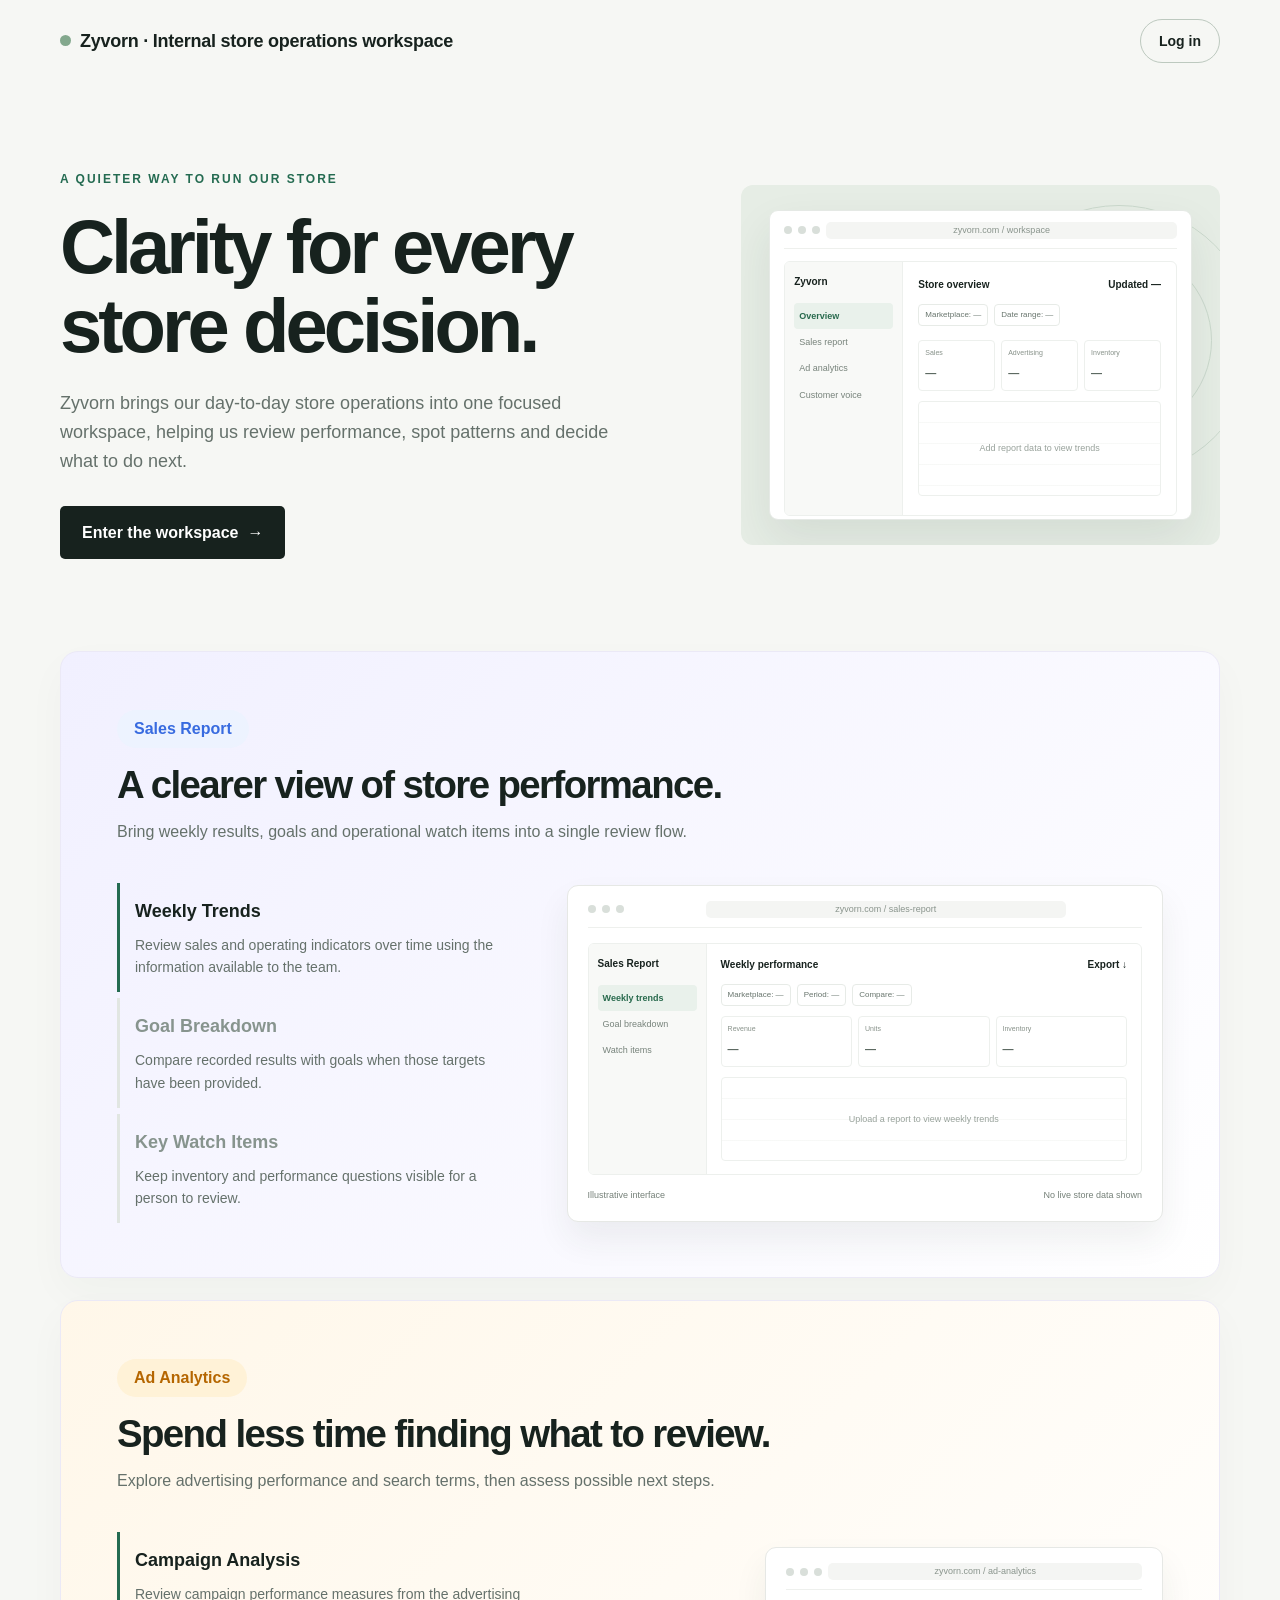
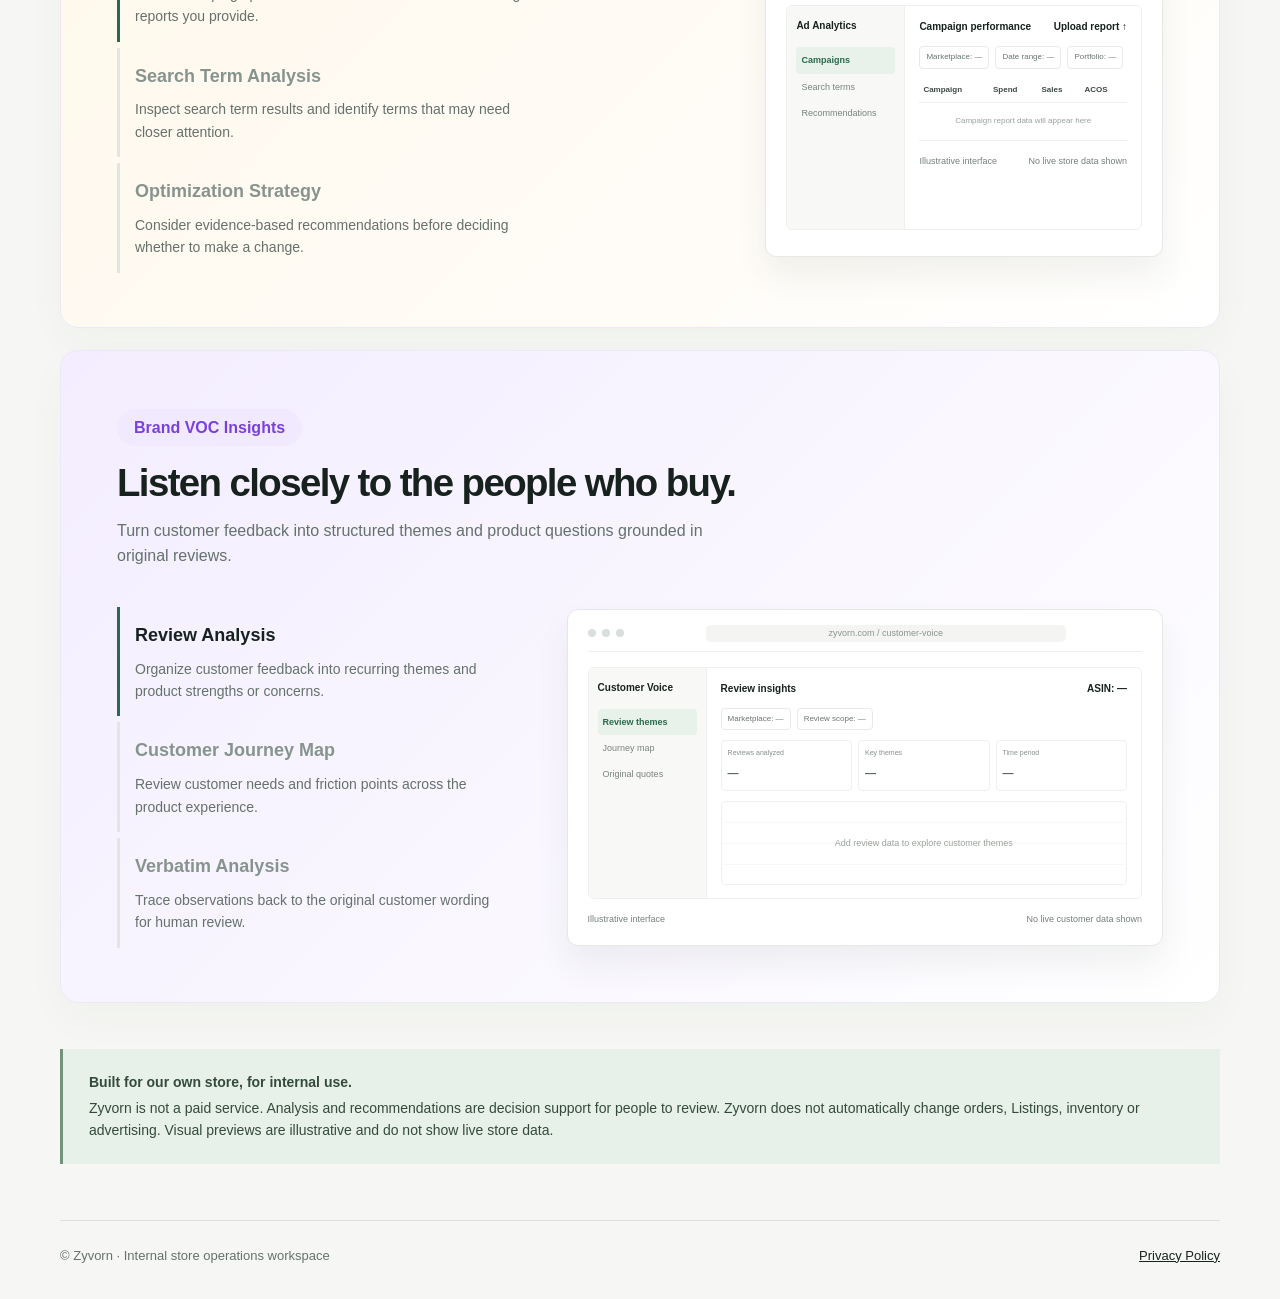
==== commit eb9e5b90: "Update homepage brand descriptor" ====
--- a/index.html
+++ b/index.html
@@ -9,11 +9,12 @@
   <style>
     :root{color-scheme:light;--ink:#17221e;--muted:#65716b;--green:#246b51;--mint:#e7f0e9;--line:#dce3dc;--paper:#f6f7f4;--white:#fff}*{box-sizing:border-box}html{scroll-behavior:smooth}body{margin:0;background:var(--paper);color:var(--ink);font:16px/1.6 Inter,"Segoe UI",Arial,sans-serif}a{color:inherit}.wrap{width:min(1160px,calc(100% - 48px));margin:auto}.nav{height:82px;display:flex;align-items:center;justify-content:space-between}.brand{font-size:24px;font-weight:750;letter-spacing:-1.2px;text-decoration:none}.brand i{display:inline-block;width:11px;height:11px;background:#83a88d;border-radius:50%;margin:0 9px 1px 0}.login{font-size:14px;font-weight:650;text-decoration:none;padding:10px 18px;border:1px solid #bdc9bf;border-radius:99px}.login:hover{background:var(--white)}.hero{padding:88px 0 92px;display:grid;grid-template-columns:1.12fr .88fr;gap:72px;align-items:center}.eyebrow{text-transform:uppercase;color:var(--green);font-size:12px;letter-spacing:2px;font-weight:700}.hero h1{font-size:clamp(46px,6vw,76px);line-height:1.04;letter-spacing:-4px;margin:18px 0 24px;max-width:680px}.hero p{max-width:590px;color:var(--muted);font-size:18px;margin:0 0 30px}.cta{display:inline-flex;background:var(--ink);color:white;text-decoration:none;padding:14px 22px;border-radius:5px;font-weight:650}.visual{height:360px;border-radius:12px;background:#e6ede5;padding:26px;position:relative;overflow:hidden}.visual:before{content:"";position:absolute;width:270px;height:270px;border:1px solid #cbd9cd;border-radius:50%;right:-35px;top:20px}.visual:after{content:"";position:absolute;width:185px;height:185px;border:1px solid #cbd9cd;border-radius:50%;right:8px;top:62px}.dash{position:absolute;z-index:1;left:34px;right:34px;top:50px;background:#fff;border:1px solid #e5e9e5;border-radius:9px;padding:22px;box-shadow:0 20px 45px #253b2b17}.dash-top{display:flex;justify-content:space-between;font-size:12px;color:var(--muted)}.dash-title{font-weight:700;color:var(--ink);font-size:15px}.bars{height:120px;display:flex;align-items:end;gap:11px;border-bottom:1px solid var(--line);padding:16px 3px 0;margin-top:15px}.bars i{display:block;flex:1;background:#b7cdbb;border-radius:3px 3px 0 0}.bars i:nth-child(3n){background:#57876a}.metrics{display:flex;gap:25px;padding-top:16px}.metrics b{display:block;font-size:16px}.metrics span{font-size:10px;color:var(--muted)}.showcase{margin:0 auto 22px;padding:58px 56px 54px;background:linear-gradient(135deg,#f1f0ff 0%,#fff 100%);border:1px solid #ebe9f6;border-radius:18px;box-shadow:0 16px 40px #253b2b08}.showcase:nth-of-type(3){background:linear-gradient(135deg,#fff7e9 0%,#fff 100%)}.showcase:nth-of-type(4){background:linear-gradient(135deg,#f3edff 0%,#fff 100%)}.showcase-head{margin-bottom:38px}.pill{display:inline-flex;padding:6px 17px;border-radius:99px;background:#edf3ff;color:#386be0;font-weight:700;margin-bottom:14px}.showcase:nth-of-type(3) .pill{background:#fff2d7;color:#b56600}.showcase:nth-of-type(4) .pill{background:#f1eaff;color:#7941d9}.showcase h2{font-size:clamp(29px,3vw,42px);line-height:1.18;letter-spacing:-1.6px;margin:0 0 12px}.showcase-head p{margin:0;color:var(--muted);max-width:620px;font-size:16px}.showcase-grid{display:grid;grid-template-columns:.8fr 1.2fr;gap:52px;align-items:center}.showcase:nth-of-type(3) .showcase-grid{grid-template-columns:1.2fr .8fr}.feature-list{display:grid;gap:6px}.feature{padding:14px 15px;border-left:3px solid #e1e6e2;color:#87948e}.feature.active{border-color:var(--green);color:var(--ink)}.feature h3{font-size:18px;margin:0 0 8px}.feature p{font-size:14px;color:var(--muted);margin:0;max-width:390px}.preview{min-height:260px;background:#fff;border:1px solid #e6e8e5;border-radius:11px;padding:21px;box-shadow:0 18px 34px #24332912;position:relative;overflow:hidden}.browserbar{height:22px;display:flex;align-items:center;gap:6px;border-bottom:1px solid #eef0ed;padding-bottom:12px;margin-bottom:18px}.browserbar i{width:8px;height:8px;border-radius:50%;background:#d8ded9}.browserbar span{height:7px;flex:1;margin-left:12px;border-radius:6px;background:#f0f2f0}.preview-title{font-size:13px;font-weight:700}.chart{height:132px;display:flex;align-items:end;gap:10px;border-bottom:1px solid #e9ede9;padding:15px 2px 0}.chart i{display:block;flex:1;border-radius:3px 3px 0 0;background:#c4d7c8}.chart i:nth-child(3n){background:#719b7b}.chart-lines{position:absolute;left:24px;right:24px;top:123px;height:60px;border-top:1px solid #d7e0d9;transform:skewY(-7deg)}.preview-caption{display:flex;justify-content:space-between;margin-top:13px;color:#758078;font-size:11px}.mini-table{width:100%;border-collapse:collapse;margin-top:16px;font-size:11px;color:#65716b}.mini-table th,.mini-table td{text-align:left;padding:9px 6px;border-bottom:1px solid #eef0ed}.mini-table th{color:#3d4942;font-weight:650}.tag{display:inline-block;width:48px;height:13px;border-radius:8px;background:#edf3ee}.journey{display:flex;gap:8px;align-items:center;margin:26px 0 15px}.journey i{display:block;flex:1;height:38px;border-radius:6px;background:#eee6ff}.journey i:nth-child(2n){background:#e4f1e8}.journey i:nth-child(3){background:#f8ebd7}.journey-lines{display:grid;gap:10px}.journey-lines i{display:block;height:8px;border-radius:8px;background:#eef0ed}.journey-lines i:nth-child(2){width:78%}.journey-lines i:nth-child(3){width:56%}.note{margin:46px 0 56px;padding:22px 26px;background:var(--mint);border-left:3px solid #71947a;color:#344b3b;font-size:14px}.note strong{display:block;margin-bottom:4px}.footer{border-top:1px solid var(--line);padding:25px 0 32px;display:flex;justify-content:space-between;color:var(--muted);font-size:13px}.footer a{color:var(--ink)}
     .preview{min-height:310px;padding:18px 20px}.windowbar{height:24px;display:flex;align-items:center;gap:6px;border-bottom:1px solid #eef0ed;padding-bottom:12px;margin-bottom:15px}.windowbar i{width:8px;height:8px;border-radius:50%;background:#d9dfda}.windowbar span{height:17px;max-width:360px;flex:1;margin:0 auto;border-radius:5px;background:#f4f5f3;text-align:center;color:#89948c;font-size:9px;line-height:17px}.appframe{display:grid;grid-template-columns:118px 1fr;min-height:225px;border:1px solid #edf0ed;border-radius:6px;overflow:hidden}.appnav{background:#f8f9f7;padding:12px 9px;border-right:1px solid #edf0ed}.appnav b{display:block;font-size:10px;margin:0 0 13px}.appnav span{display:block;font-size:9px;color:#77837b;padding:6px 5px;border-radius:4px}.appnav span.selected{background:#e9f1eb;color:#286a4d;font-weight:700}.appmain{padding:13px 14px;min-width:0}.apptop{display:flex;justify-content:space-between;align-items:center;font-size:10px;font-weight:700;margin-bottom:11px}.filters{display:flex;gap:6px;margin-bottom:10px}.filters span{font-size:8px;border:1px solid #e7ebe7;border-radius:4px;padding:4px 6px;color:#68756d}.kpis{display:grid;grid-template-columns:repeat(3,1fr);gap:6px;margin-bottom:10px}.kpis div{border:1px solid #edf0ed;border-radius:4px;padding:6px}.kpis small{display:block;font-size:7px;color:#879189}.kpis b{font-size:11px;color:#59665e}.blank-chart{height:84px;border:1px solid #edf0ed;border-radius:4px;background:repeating-linear-gradient(to bottom,#fff 0,#fff 20px,#f0f2ef 21px);display:grid;place-items:center;color:#98a29b;font-size:9px}.mini-table{margin-top:8px}.mini-table th,.mini-table td{font-size:8px;padding:5px 4px}.empty-cell{text-align:center!important;color:#98a29b;padding:12px!important}.journey{margin:12px 0}.journey i{height:auto;min-height:30px;display:grid;place-items:center;font-size:8px;color:#58645c;font-style:normal}.journey-lines{border:1px solid #edf0ed;padding:10px;border-radius:4px}.journey-lines p{margin:0 0 8px;font-size:8px;color:#65716b}.journey-lines i{height:6px}.preview-caption{font-size:9px}.visual .dash{padding:18px}.hero-ui{position:absolute;z-index:1;inset:25px 28px;background:#fff;border:1px solid #e5e9e5;border-radius:9px;padding:14px;box-shadow:0 20px 45px #253b2b17}.hero-ui .windowbar{margin-bottom:12px}.hero-ui .appframe{min-height:255px}.hero-ui .appmain{padding:15px}.hero-ui .kpis{margin-top:14px}.hero-ui .blank-chart{height:95px}
-    @media(max-width:760px){.wrap{width:min(100% - 36px,560px)}.nav{height:70px}.hero{padding:55px 0 60px;grid-template-columns:1fr;gap:35px}.hero h1{letter-spacing:-2.5px}.visual{height:300px}.hero-ui{inset:20px}.hero-ui .appframe{grid-template-columns:90px 1fr;min-height:210px}.showcase{padding:34px 24px;margin-bottom:16px;border-radius:13px}.showcase-head{margin-bottom:25px}.showcase-grid,.showcase:nth-of-type(3) .showcase-grid{grid-template-columns:1fr;gap:24px}.showcase h2{letter-spacing:-.8px}.feature{padding:11px 13px}.preview{min-height:250px;padding:13px}.appframe{grid-template-columns:88px 1fr;min-height:200px}.appnav{padding:9px 6px}.appmain{padding:10px 8px}.appnav span{font-size:8px;padding:5px 3px}.kpis{gap:3px}.kpis div{padding:4px}.kpis small{font-size:6px}.kpis b{font-size:9px}.note{margin:30px 0}.footer{gap:12px;flex-wrap:wrap}}
+    .brand{font-size:clamp(14px,1.6vw,18px);font-weight:750;letter-spacing:-.25px;white-space:nowrap}
+    @media(max-width:760px){.wrap{width:min(100% - 36px,560px)}.nav{height:70px}.brand{font-size:clamp(12px,3.6vw,16px)}.hero{padding:55px 0 60px;grid-template-columns:1fr;gap:35px}.hero h1{letter-spacing:-2.5px}.visual{height:300px}.hero-ui{inset:20px}.hero-ui .appframe{grid-template-columns:90px 1fr;min-height:210px}.showcase{padding:34px 24px;margin-bottom:16px;border-radius:13px}.showcase-head{margin-bottom:25px}.showcase-grid,.showcase:nth-of-type(3) .showcase-grid{grid-template-columns:1fr;gap:24px}.showcase h2{letter-spacing:-.8px}.feature{padding:11px 13px}.preview{min-height:250px;padding:13px}.appframe{grid-template-columns:88px 1fr;min-height:200px}.appnav{padding:9px 6px}.appmain{padding:10px 8px}.appnav span{font-size:8px;padding:5px 3px}.kpis{gap:3px}.kpis div{padding:4px}.kpis small{font-size:6px}.kpis b{font-size:9px}.note{margin:30px 0}.footer{gap:12px;flex-wrap:wrap}}
   </style>
 </head>
 <body>
-  <header class="wrap nav"><a class="brand" href="/" aria-label="Zyvorn home"><i></i>Zyvorn</a><a class="login" href="/login/">Log in</a></header>
+  <header class="wrap nav"><a class="brand" href="/" aria-label="Zyvorn home"><i></i>Zyvorn · Internal store operations workspace</a><a class="login" href="/login/">Log in</a></header>
   <main>
     <section class="wrap hero">
       <div><div class="eyebrow">A quieter way to run our store</div><h1>Clarity for every store decision.</h1><p>Zyvorn brings our day-to-day store operations into one focused workspace, helping us review performance, spot patterns and decide what to do next.</p><a class="cta" href="/login/">Enter the workspace&nbsp; →</a></div>
